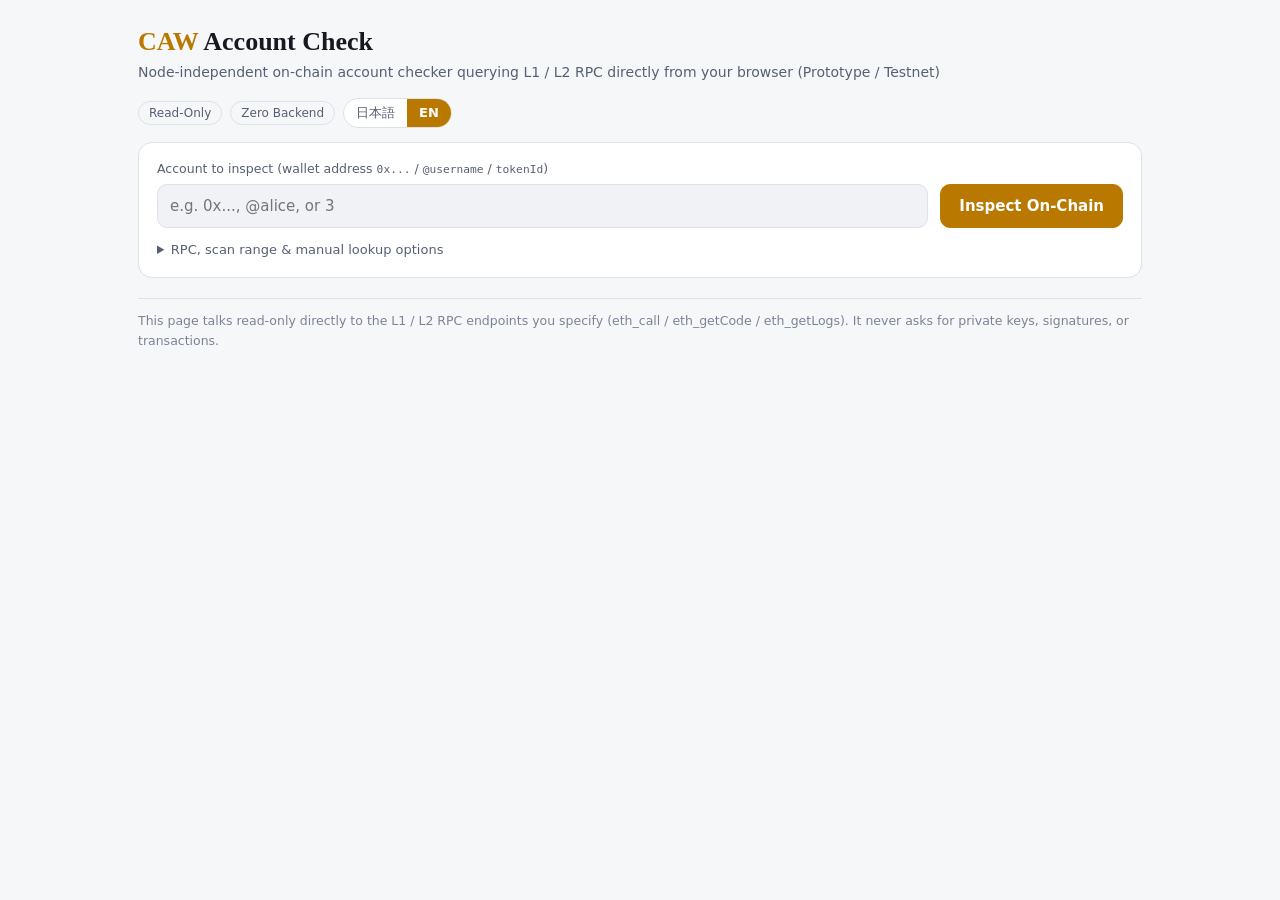
==== index.html @ 425d69a5 "feat: initial read-only CAW Account Check prototype" ====
<!doctype html>
<html lang="ja">
<head>
  <meta charset="utf-8">
  <meta name="viewport" content="width=device-width,initial-scale=1">
  <title>CAW Account Check</title>
  <meta name="description" content="Check CAW V2 wallet delegation, allowances, L1/L2 profile balances, session keys, and marketplace claims directly via RPC without relying on node APIs.">
  <meta http-equiv="Content-Security-Policy" content="default-src 'none'; script-src 'unsafe-inline'; style-src 'unsafe-inline'; connect-src https: http:; img-src 'self' data:; base-uri 'none';">
  <style>
:root {
  --bg: #0f1014;
  --surface: #171920;
  --surface2: #1e2129;
  --line: #2a2e38;
  --fg: #eceef3;
  --mute: #9aa1b2;
  --faint: #6b7283;
  --accent: #f2b134;
  --accent-ink: #1a1405;
  --link: #7cc8ff;
  --ok: #5fd08a;
  --warn: #f0c14b;
  --bad: #ef6f8f;
}
@media (prefers-color-scheme: light) {
  :root {
    --bg: #f6f7f9;
    --surface: #ffffff;
    --surface2: #f0f2f5;
    --line: #dde1e8;
    --fg: #161922;
    --mute: #566074;
    --faint: #7a8497;
    --accent: #b97800;
    --accent-ink: #ffffff;
    --link: #0b6aa8;
    --ok: #1f8f4e;
    --warn: #9a7300;
    --bad: #c23a63;
  }
}

* { box-sizing: border-box; }
body {
  margin: 0;
  background: var(--bg);
  color: var(--fg);
  font: 15px/1.6 system-ui, -apple-system, "Hiragino Sans", "Noto Sans JP", sans-serif;
}
code, .mono {
  font-family: ui-monospace, SFMono-Regular, Menlo, Consolas, monospace;
  font-size: 0.9em;
}
.wrap { max-width: 1040px; margin: 0 auto; padding: 0 18px 40px; }

.top {
  padding: 26px 0 14px;
  display: flex;
  justify-content: space-between;
  align-items: flex-start;
  gap: 14px;
  flex-wrap: wrap;
}
.brand h1 { margin: 0; font: 700 26px/1.2 Georgia, serif; }
.brand h1 span { color: var(--accent); }
.brand p { margin: 4px 0 0; color: var(--mute); font-size: 14px; }
.badges { display: flex; gap: 8px; flex-wrap: wrap; align-items: center; }
.seg {
  display: inline-flex;
  border: 1px solid var(--line);
  border-radius: 999px;
  overflow: hidden;
  background: var(--surface);
}
.seg button {
  all: unset;
  cursor: pointer;
  padding: 4px 12px;
  font-size: 13px;
  color: var(--mute);
  box-sizing: border-box;
}
.seg button[aria-pressed="true"] {
  background: var(--accent);
  color: var(--accent-ink);
  font-weight: 600;
}
.seg button:focus-visible { outline: 2px solid var(--link); outline-offset: 2px; }
.pill {
  display: inline-block;
  font-size: 12px;
  line-height: 1.4;
  border: 1px solid var(--line);
  border-radius: 12px;
  padding: 3px 10px;
  color: var(--mute);
  max-width: 100%;
  overflow-wrap: anywhere;
}
.pill.ok { border-color: color-mix(in srgb, var(--ok) 45%, transparent); color: var(--ok); }
.pill.warn { border-color: color-mix(in srgb, var(--warn) 50%, transparent); color: var(--warn); }
.pill.bad { border-color: color-mix(in srgb, var(--bad) 50%, transparent); color: var(--bad); }

.card {
  background: var(--surface);
  border: 1px solid var(--line);
  border-radius: 14px;
  padding: 16px 18px;
  margin-bottom: 16px;
}

.input-row { display: flex; gap: 12px; align-items: flex-end; flex-wrap: wrap; }
.grow { flex: 1 1 320px; }
.action-col { flex: 0 0 auto; }
.field { display: flex; flex-direction: column; gap: 5px; }
.field label { font-size: 12.5px; color: var(--mute); }
.field input, .field select {
  background: var(--surface2);
  color: var(--fg);
  border: 1px solid var(--line);
  border-radius: 10px;
  padding: 9px 12px;
  font: inherit;
  width: 100%;
}
.field input:focus, .field select:focus { outline: 2px solid var(--link); outline-offset: 1px; }

.btn {
  border: 1px solid var(--line);
  border-radius: 10px;
  padding: 9px 18px;
  font: inherit;
  font-weight: 600;
  cursor: pointer;
  background: var(--surface2);
  color: var(--fg);
}
.btn.primary { background: var(--accent); border-color: var(--accent); color: var(--accent-ink); }
.btn:disabled { opacity: 0.6; cursor: wait; }

details.advanced { margin-top: 12px; }
details.advanced summary { cursor: pointer; color: var(--mute); font-size: 13px; user-select: none; }
.adv-grid {
  margin-top: 12px;
  display: grid;
  grid-template-columns: repeat(auto-fit, minmax(260px, 1fr));
  gap: 12px;
}

.status-bar { margin-top: 12px; font-size: 13px; color: var(--mute); }
.error-box {
  margin-top: 12px;
  padding: 10px 12px;
  border-radius: 10px;
  border: 1px solid color-mix(in srgb, var(--bad) 50%, transparent);
  background: color-mix(in srgb, var(--bad) 10%, transparent);
  color: var(--bad);
  font-size: 13.5px;
}

.sec-head {
  display: flex;
  justify-content: space-between;
  align-items: baseline;
  gap: 8px;
  flex-wrap: wrap;
  margin-bottom: 12px;
  border-bottom: 1px solid var(--line);
  padding-bottom: 8px;
}
.sec-head h2 { margin: 0; font-size: 17px; }
.sec-sub { color: var(--faint); font-size: 12.5px; }

.kv-grid {
  display: grid;
  grid-template-columns: repeat(auto-fit, minmax(240px, 1fr));
  gap: 10px;
}
.kv-box {
  background: var(--surface2);
  border: 1px solid var(--line);
  border-radius: 10px;
  padding: 10px 12px;
}
.kv-k { font-size: 12px; color: var(--mute); margin-bottom: 3px; }
.kv-v { font-size: 14px; font-weight: 600; overflow-wrap: anywhere; }
.note-line { color: var(--mute); font-size: 13px; margin: 8px 0 0; }
.sec-guide {
  background: var(--surface2);
  border-left: 3px solid var(--accent);
  padding: 8px 12px;
  border-radius: 0 8px 8px 0;
  color: var(--mute);
  font-size: 13px;
  margin-bottom: 12px;
}
.sum-grid {
  display: grid;
  grid-template-columns: repeat(auto-fit, minmax(220px, 1fr));
  gap: 10px;
}
.sum-card {
  background: var(--surface2);
  border: 1px solid var(--line);
  border-radius: 12px;
  padding: 12px 13px;
}
.sum-card.ok { border-color: color-mix(in srgb, var(--ok) 45%, transparent); }
.sum-card.warn { border-color: color-mix(in srgb, var(--warn) 55%, transparent); }
.sum-card.bad { border-color: color-mix(in srgb, var(--bad) 55%, transparent); }
.sum-title { font-size: 12px; color: var(--mute); margin-bottom: 4px; }
.sum-status { font-size: 14px; font-weight: 700; margin-bottom: 4px; }
.sum-desc { font-size: 12.5px; color: var(--mute); line-height: 1.5; }
.hint-sub { display: block; font-size: 11.5px; color: var(--faint); font-weight: 400; margin-top: 2px; }

.tbl-wrap { overflow-x: auto; margin-top: 10px; }
table { width: 100%; border-collapse: collapse; font-size: 13.5px; }
th, td { text-align: left; padding: 8px 10px; border-bottom: 1px solid var(--line); vertical-align: top; }
th { color: var(--mute); font-weight: 600; font-size: 12px; white-space: nowrap; }
td.mono { word-break: break-all; min-width: 150px; }
td.nowrap { white-space: nowrap; }
tr:last-child td { border-bottom: 0; }
.empty { color: var(--faint); font-size: 13.5px; margin: 4px 0; }

footer {
  margin-top: 20px;
  padding-top: 12px;
  border-top: 1px solid var(--line);
  color: var(--faint);
  font-size: 12.5px;
}
  </style>
</head>
<body>
  <div class="wrap">
    <header class="top">
      <div class="brand">
        <h1><span>CAW</span> Account Check</h1>
        <p data-i18n="subtitle"></p>
      </div>
      <div class="badges">
        <span class="pill" data-i18n="pill_readonly"></span>
        <span class="pill" data-i18n="pill_zerobackend"></span>
        <div class="seg" id="langseg" role="group" aria-label="Language">
          <button type="button" data-lang="ja">日本語</button>
          <button type="button" data-lang="en">EN</button>
        </div>
      </div>
    </header>

    <section class="card query-card">
      <form id="inspect-form">
        <div class="input-row">
          <div class="field grow">
            <label for="target-input"><span data-i18n="target_label_prefix"></span><code>0x...</code><span data-i18n="target_label_mid"></span><code>@username</code><span data-i18n="target_label_mid"></span><code>tokenId</code><span data-i18n="target_label_suffix"></span></label>
            <input id="target-input" type="text" data-i18n-placeholder="target_placeholder" autocomplete="off" spellcheck="false" required>
          </div>
          <div class="field action-col">
            <button id="inspect-btn" type="submit" class="btn primary" data-i18n="btn_inspect"></button>
          </div>
        </div>

        <details class="advanced">
          <summary data-i18n="adv_summary"></summary>
          <div class="adv-grid">
            <div class="field">
              <label for="l1-rpc" data-i18n="lbl_l1_rpc"></label>
              <input id="l1-rpc" type="url" spellcheck="false">
            </div>
            <div class="field">
              <label for="l2-rpc" data-i18n="lbl_l2_rpc"></label>
              <input id="l2-rpc" type="url" spellcheck="false">
            </div>
            <div class="field">
              <label for="network-id" data-i18n="lbl_network_id"></label>
              <input id="network-id" type="number" min="1" step="1" value="1">
            </div>
            <div class="field">
              <label for="log-blocks" data-i18n="lbl_log_blocks"></label>
              <select id="log-blocks">
                <option value="20000" data-i18n="opt_20k"></option>
                <option value="100000" selected data-i18n="opt_100k"></option>
                <option value="500000" data-i18n="opt_500k"></option>
                <option value="1500000" data-i18n="opt_1500k"></option>
                <option value="0" data-i18n="opt_0"></option>
              </select>
            </div>
            <div class="field">
              <label for="extra-session-keys" data-i18n="lbl_extra_sessions"></label>
              <input id="extra-session-keys" type="text" placeholder="0x..., 0x..." spellcheck="false">
            </div>
            <div class="field">
              <label for="extra-spenders" data-i18n="lbl_extra_spenders"></label>
              <input id="extra-spenders" type="text" placeholder="0x..." spellcheck="false">
            </div>
          </div>
        </details>
      </form>

      <div id="status-bar" class="status-bar" hidden></div>
      <div id="error-box" class="error-box" hidden></div>
    </section>

    <main id="results" hidden>
      <section class="meta-strip card" id="resolved-card"></section>

      <section class="card">
        <div class="sec-head">
          <h2 data-i18n="h_summary"></h2>
          <span class="sec-sub" data-i18n="sub_summary"></span>
        </div>
        <div id="health-summary"></div>
      </section>

      <section class="card">
        <div class="sec-head">
          <h2 data-i18n="h_sec1"></h2>
          <span class="sec-sub" data-i18n="sub_sec1"></span>
        </div>
        <div id="security-section"></div>
      </section>

      <section class="card">
        <div class="sec-head">
          <h2 data-i18n="h_sec2"></h2>
          <span class="sec-sub" data-i18n="sub_sec2"></span>
        </div>
        <div id="profiles-section"></div>
      </section>

      <section class="card">
        <div class="sec-head">
          <h2 data-i18n="h_sec3"></h2>
          <span class="sec-sub" data-i18n="sub_sec3"></span>
        </div>
        <div id="sessions-section"></div>
      </section>

      <section class="card">
        <div class="sec-head">
          <h2 data-i18n="h_sec4"></h2>
          <span class="sec-sub" data-i18n="sub_sec4"></span>
        </div>
        <div id="marketplace-section"></div>
      </section>

      <section class="card">
        <div class="sec-head">
          <h2 data-i18n="h_transp"></h2>
          <span class="sec-sub" data-i18n="sub_transp"></span>
        </div>
        <div id="transparency-section"></div>
      </section>
    </main>

    <footer>
      <span data-i18n="footer_note"></span>
    </footer>
  </div>

  <script>
(() => {
'use strict';

// --- lib/contracts.js ---
// Contract addresses, selectors, and event topic0 hashes derived from
// GilgameshCaw/Caw solidity/contracts/ (MIT) & client/src/abi/deployments.ts (commit 97cd13f3).

const NETWORK_PRESETS = {
  testnet: {
    id: 'testnet',
    label: 'Testnet (Sepolia + Base Sepolia / Network 1)',
    networkId: 1,
    l1ChainId: 11155111,
    l1ChainName: 'Ethereum Sepolia',
    l1DefaultRpc: 'https://ethereum-sepolia-rpc.publicnode.com',
    l2ChainId: 84532,
    l2ChainName: 'Base Sepolia',
    l2DefaultRpc: 'https://base-sepolia-rpc.publicnode.com',
    contracts: {
      L1: {
        MintableCaw: '0x56817dc696448135203C0556f702c6a953260411',
        CawProfile: '0x3BA577936Ff6Cfe07DC2D00e6669436C6Dace319',
        CawProfileMinter: '0x5613353c6B6F55fBc82487D36a5316A2cAdE7Ee0',
        CawProfileLens: '0xFfFEF4bD46C222aa566CF1F17e7F47c1eDDE225b',
        CawProfileMarketplace: '0x858F60fC71bAfBdC6Ba170aCC7dc8974F6270CBD',
        SmartEOA: '0x918082aB668D7661bCe65C3CAAF047648f7D4271',
      },
      L2: {
        CawProfileLedger: '0x93593A023629EB84B389770d76A81C5f982F02a9',
        CawActions: '0x73246104f57001EDC6d0659Fa37Afb672a76E763',
        CawActionsERC1271: '0x78AB5d7be8Ba2BC722f58B862c16Ee77fEcbCF74',
        SmartEOA: '0x918082aB668D7661bCe65C3CAAF047648f7D4271',
      },
    },
  },
};

const SELECTORS = {
  // CawProfileLens (L1)
  tokens: '0xe4860339',                   // tokens(address)
  tokenByUsername: '0x1b65956b',          // tokenByUsername(string)
  profilesWithNetworkState: '0x1807339f', // profilesWithNetworkState(address,uint32)
  // CawProfile / CawProfileLedger
  ownerOf: '0x6352211e',                  // ownerOf(uint256)
  // ERC-20 (CAW)
  allowance: '0xdd62ed3e',                // allowance(address,address)
  balanceOf: '0x70a08231',                // balanceOf(address)
  decimals: '0x313ce567',                 // decimals()
  symbol: '0x95d89b41',                   // symbol()
  // CawProfileLedger (L2)
  cawBalanceOf: '0x3d3bfa27',             // cawBalanceOf(uint32)
  validSession: '0x9223d272',             // validSession(address,address)
  sponsorRepay: '0x2d2ab58c',             // sponsorRepay(uint32)
  ownerSessionEpoch: '0xf8f4d9c7',        // ownerSessionEpoch(address)
  sessionNonce: '0x6d0ae046',             // sessionNonce(address)
  // CawActions (L2)
  sessionSpent: '0x9119fc84',             // sessionSpent(address,address)
  networkActionCount: '0xbe17131d',       // networkActionCount(uint32)
  // CawProfileMarketplace (L1)
  pendingPayouts: '0x784712f2',           // pendingPayouts(address)
  pendingTokenPayouts: '0x806ce79d',      // pendingTokenPayouts(address,address)
  pendingReturns: '0xb15039ab',           // pendingReturns(address,uint256)
  offers: '0x8a72ea6a',                   // offers(uint256)
  listings: '0xde74e57b',                 // listings(uint256)
  nextOfferId: '0x5f5d0655',              // nextOfferId()
  nextListingId: '0xaaccf1ec',            // nextListingId()
  // SmartEOA
  managementNonceOf: '0x233c627f',        // managementNonceOf()
  executeNonceOf: '0x687cda31',           // executeNonceOf()
};

const TOPICS = {
  // CawProfileLedger
  SessionCreated: '0x81ab30c0cb637e6d75e0599eaa9ebf9e5e44a09fa0c220869b565d29b6acf6d1',
  SessionRevoked: '0x9a20fd73f3c4985be44f081964b55d63f69ed94995474740c82bfbff9d6ab5c4',
  // SmartEOA
  PasskeyAdded: '0x4814a9e3e779038db777441d565e4c633c050a88074907f9551c347973161fa8',
  PasskeyActivated: '0x93970bc2c79658685b7a84437d122acea8d6029ff9d5a5b434c7c6f3438f56b4',
  PasskeyRemoved: '0x6478f30699d78c25aec768184c69105e8f3606c825c91ca4511e96ae6a4e4e1f',
  PasskeyCancelled: '0x398d120d53fc8d67df3ccac15da5e07fdc8f2697f4494ac74f47567192c6b821',
  EcdsaFallbackRotated: '0x13fbce01645c5624635c2b7e65bf7cd8e64267c2d60dafa9b8ad4e4ca2c22ffe',
};

// Solidity enum ActionType { CAW, LIKE, UNLIKE, RECAW, FOLLOW, UNFOLLOW, WITHDRAW, OTHER }
const ACTION_SCOPE_NAMES = [
  'CAW',
  'LIKE',
  'UNLIKE',
  'RECAW',
  'FOLLOW',
  'UNFOLLOW',
  'WITHDRAW',
  'OTHER',
];

const LISTING_TYPES = ['FIXED', 'DUTCH_AUCTION', 'ENGLISH_AUCTION'];

const ZERO_ADDRESS = '0x0000000000000000000000000000000000000000';
const MAX_UINT256 = (1n << 256n) - 1n;

// --- lib/abi.js ---
// Minimal dependency-free ABI encoder/decoder and hex formatting helpers.
const utf8Encoder = new TextEncoder();
const utf8Decoder = new TextDecoder();

function strip0x(hex) {
  return typeof hex === 'string' && (hex.startsWith('0x') || hex.startsWith('0X'))
    ? hex.slice(2)
    : String(hex || '');
}

function isValidAddress(addr) {
  return typeof addr === 'string' && /^0x[0-9a-fA-F]{40}$/i.test(addr.trim());
}

function normalizeAddress(addr) {
  if (!isValidAddress(addr)) {
    throw new Error(`Invalid address: ${addr}`);
  }
  return '0x' + addr.trim().slice(2).toLowerCase();
}

function padAddress(addr) {
  return normalizeAddress(addr).slice(2).padStart(64, '0');
}

function padUint(value) {
  const n = typeof value === 'bigint' ? value : BigInt(value);
  if (n < 0n) throw new Error('Negative uint not supported');
  return n.toString(16).padStart(64, '0');
}

function encodeAddressArgCall(selector, address) {
  return selector + padAddress(address);
}

function encodeUintArgCall(selector, value) {
  return selector + padUint(value);
}

function encodeAddressAddressCall(selector, a, b) {
  return selector + padAddress(a) + padAddress(b);
}

function encodeAddressUintCall(selector, addr, num) {
  return selector + padAddress(addr) + padUint(num);
}

function encodeStringArgCall(selector, str) {
  const bytes = utf8Encoder.encode(str);
  const offset = padUint(32);
  const len = padUint(bytes.length);
  let hex = '';
  for (const b of bytes) hex += b.toString(16).padStart(2, '0');
  const rem = bytes.length % 32;
  if (rem !== 0) hex += '00'.repeat(32 - rem);
  return selector + offset + len + hex;
}

function readWordHex(rawHex, byteOffset) {
  const start = byteOffset * 2;
  if (start + 64 > rawHex.length) {
    throw new Error(`ABI out of bounds at byte ${byteOffset} (len=${rawHex.length / 2})`);
  }
  return rawHex.slice(start, start + 64);
}

function readUint(rawHex, byteOffset) {
  return BigInt('0x' + readWordHex(rawHex, byteOffset));
}

function readBool(rawHex, byteOffset) {
  return readUint(rawHex, byteOffset) !== 0n;
}

function readAddress(rawHex, byteOffset) {
  return '0x' + readWordHex(rawHex, byteOffset).slice(24).toLowerCase();
}

function readDynamicString(rawHex, structBaseByteOffset, offsetSlotByteOffset) {
  const relOffset = Number(readUint(rawHex, offsetSlotByteOffset));
  const strStart = structBaseByteOffset + relOffset;
  const byteLen = Number(readUint(rawHex, strStart));
  const hexStart = (strStart + 32) * 2;
  const hexEnd = hexStart + byteLen * 2;
  if (hexEnd > rawHex.length) {
    throw new Error(`ABI string out of bounds (need ${hexEnd}, got ${rawHex.length})`);
  }
  const bytes = new Uint8Array(byteLen);
  for (let i = 0; i < byteLen; i++) {
    bytes[i] = parseInt(rawHex.slice(hexStart + i * 2, hexStart + i * 2 + 2), 16);
  }
  return utf8Decoder.decode(bytes);
}

function decodeSingleUint(hexResult) {
  const raw = strip0x(hexResult);
  if (raw.length < 64) return 0n;
  return readUint(raw, 0);
}

function decodeSingleAddress(hexResult) {
  const raw = strip0x(hexResult);
  if (raw.length < 64) return null;
  return readAddress(raw, 0);
}

function decodeSingleString(hexResult) {
  const raw = strip0x(hexResult);
  if (raw.length < 128) return '';
  return readDynamicString(raw, 0, 0);
}

// Decodes CawProfileLens.tokenByUsername(string) -> struct Token
function decodeLensToken(hexResult) {
  const raw = strip0x(hexResult);
  if (raw.length < 64) throw new Error('Empty tokenByUsername response');
  const structStart = Number(readUint(raw, 0));
  return {
    tokenId: Number(readUint(raw, structStart)),
    username: readDynamicString(raw, structStart, structStart + 32),
    owner: readAddress(raw, structStart + 64),
    ownerBalance: readUint(raw, structStart + 96),
    withdrawable: readUint(raw, structStart + 128),
  };
}

// Decodes CawProfileLens.profilesWithNetworkState(address,uint32) -> TokenWithNetworkState[]
function decodeProfilesWithNetworkState(hexResult) {
  const raw = strip0x(hexResult);
  if (raw.length < 128) return [];
  const arrayStart = Number(readUint(raw, 0));
  const count = Number(readUint(raw, arrayStart));
  const elemsBase = arrayStart + 32;
  const items = [];
  for (let i = 0; i < count; i++) {
    const relOffset = Number(readUint(raw, elemsBase + i * 32));
    const s = elemsBase + relOffset;
    items.push({
      tokenId: Number(readUint(raw, s)),
      username: readDynamicString(raw, s, s + 32),
      owner: readAddress(raw, s + 64),
      ownerBalance: readUint(raw, s + 96),
      withdrawable: readUint(raw, s + 128),
      authenticated: readBool(raw, s + 160),
      withdrawFeeLocked: readBool(raw, s + 192),
      lockedWithdrawFee: readUint(raw, s + 224),
    });
  }
  return items;
}

// Decodes CawProfileLedger.validSession(address,address) -> StoredSession
function decodeStoredSession(hexResult) {
  const raw = strip0x(hexResult);
  if (raw.length < 384) {
    throw new Error('Invalid StoredSession response length');
  }
  return {
    expiry: Number(readUint(raw, 0)),
    scopeBitmap: Number(readUint(raw, 32)),
    epoch: Number(readUint(raw, 64)),
    perActionTipRate: readUint(raw, 96),
    profileId: Number(readUint(raw, 128)),
    spendLimit: readUint(raw, 160),
  };
}

// Decodes CawProfileMarketplace.offers(uint256)
function decodeOffer(hexResult) {
  const raw = strip0x(hexResult);
  if (raw.length < 384) throw new Error('Invalid Offer response length');
  return {
    offerer: readAddress(raw, 0),
    tokenId: Number(readUint(raw, 32)),
    paymentToken: readAddress(raw, 64),
    amount: readUint(raw, 96),
    expiry: Number(readUint(raw, 128)),
    active: readBool(raw, 160),
  };
}

// Decodes CawProfileMarketplace.listings(uint256)
function decodeListing(hexResult) {
  const raw = strip0x(hexResult);
  if (raw.length < 704) throw new Error('Invalid Listing response length');
  const typeIdx = Number(readUint(raw, 96));
  return {
    tokenId: Number(readUint(raw, 0)),
    seller: readAddress(raw, 32),
    paymentToken: readAddress(raw, 64),
    listingType: LISTING_TYPES[typeIdx] ?? `UNKNOWN(${typeIdx})`,
    startPrice: readUint(raw, 128),
    endPrice: readUint(raw, 160),
    startTime: Number(readUint(raw, 192)),
    endTime: Number(readUint(raw, 224)),
    highestBid: readUint(raw, 256),
    highestBidder: readAddress(raw, 288),
    active: readBool(raw, 320),
  };
}

function decodeScopeBitmap(bitmap) {
  const allowed = [];
  for (let bit = 0; bit < ACTION_SCOPE_NAMES.length; bit++) {
    if ((bitmap & (1 << bit)) !== 0) {
      allowed.push(ACTION_SCOPE_NAMES[bit]);
    }
  }
  return allowed;
}

// EIP-7702 delegation indicator: 0xef0100 || 20-byte delegate address (total 23 bytes = 46 hex chars)
function parseEip7702Code(codeHex) {
  const clean = strip0x(codeHex).toLowerCase();
  if (!clean) return { delegated: false, delegate: null, codeBytes: 0, isEoa: true };
  if (clean.length === 46 && clean.startsWith('ef0100')) {
    return {
      delegated: true,
      delegate: '0x' + clean.slice(6),
      codeBytes: 23,
      isEoa: false,
    };
  }
  return {
    delegated: false,
    delegate: null,
    codeBytes: clean.length / 2,
    isEoa: false,
  };
}

function formatUnits(value, decimals = 18, maxFrac = 4) {
  const v = typeof value === 'bigint' ? value : BigInt(value);
  if (v === 0n) return '0';
  const neg = v < 0n;
  const abs = neg ? -v : v;
  const base = 10n ** BigInt(decimals);
  const whole = abs / base;
  const frac = abs % base;
  const wholeStr = whole.toString().replace(/\B(?=(\d{3})+(?!\d))/g, ',');
  if (frac === 0n || maxFrac <= 0) return (neg ? '-' : '') + wholeStr;
  const fracFull = frac.toString().padStart(decimals, '0').slice(0, maxFrac).replace(/0+$/, '');
  return (neg ? '-' : '') + (fracFull ? `${wholeStr}.${fracFull}` : wholeStr);
}

function formatAllowance(value, decimals = 18) {
  const v = typeof value === 'bigint' ? value : BigInt(value);
  if (v >= MAX_UINT256 / 2n) {
    return { text: '無制限', sub: 'Unlimited (MaxUint256)', unlimited: true };
  }
  if (v === 0n) {
    return { text: '0 (承認なし)', sub: null, unlimited: false };
  }
  return { text: `${formatUnits(v, decimals)} CAW`, sub: null, unlimited: false };
}

function shortAddr(addr) {
  if (!addr || addr.length < 12) return String(addr || '');
  return `${addr.slice(0, 8)}...${addr.slice(-6)}`;
}

// --- lib/rpc.js ---
// Minimal JSON-RPC client with chainId verification and adaptive chunked eth_getLogs.

class RpcError extends Error {
  constructor(message, { code, status } = {}) {
    super(message);
    this.name = 'RpcError';
    this.code = code;
    this.status = status;
  }
}

function createRpcClient(url, { expectedChainId, timeoutMs = 12_000, fetchImpl = globalThis.fetch } = {}) {
  if (!url || (!url.startsWith('https://') && !url.startsWith('http://'))) {
    throw new Error('RPC URL must start with https:// or http://');
  }
  let nextId = 1;
  let chainVerified = false;

  async function callRaw(method, params = []) {
    const controller = new AbortController();
    const timer = setTimeout(() => controller.abort(), timeoutMs);
    try {
      const res = await fetchImpl(url, {
        method: 'POST',
        headers: { 'content-type': 'application/json' },
        body: JSON.stringify({ jsonrpc: '2.0', id: nextId++, method, params }),
        signal: controller.signal,
      });
      if (!res.ok) {
        const txt = await res.text().catch(() => '');
        throw new RpcError(`HTTP ${res.status} from RPC: ${txt.slice(0, 140)}`, { status: res.status });
      }
      const data = await res.json();
      if (data?.error) {
        throw new RpcError(`RPC error (${data.error.code ?? 'unknown'}): ${data.error.message ?? 'unknown'}`, {
          code: data.error.code,
        });
      }
      return data.result;
    } finally {
      clearTimeout(timer);
    }
  }

  async function ensureChainId() {
    if (chainVerified || !expectedChainId) return;
    const hexId = await callRaw('eth_chainId');
    const actual = Number(BigInt(hexId));
    if (actual !== expectedChainId) {
      throw new RpcError(`RPC chainId mismatch: expected ${expectedChainId}, got ${actual}`);
    }
    chainVerified = true;
  }

  async function getBlockNumber() {
    await ensureChainId();
    const hex = await callRaw('eth_blockNumber');
    return Number(BigInt(hex));
  }

  async function getCode(address) {
    await ensureChainId();
    return callRaw('eth_getCode', [address, 'latest']);
  }

  async function ethCall(to, data) {
    await ensureChainId();
    return callRaw('eth_call', [{ to, data }, 'latest']);
  }

  function isRangeLimitError(err) {
    if (err?.status === 413) return true;
    const msg = String(err?.message || '').toLowerCase();
    return (
      msg.includes('range') ||
      msg.includes('too large') ||
      msg.includes('exceed') ||
      msg.includes('limit') ||
      msg.includes('more than')
    );
  }

  // Scans [fromBlock, toBlock] newest-first with adaptive chunk shrinking on RPC range caps.
  async function getLogsChunked({ address, topics, fromBlock, toBlock, initialChunk = 45_000, minChunk = 200, maxChunks = 40 }) {
    await ensureChainId();
    const logs = [];
    let cursor = Math.max(0, toBlock);
    const floor = Math.max(0, fromBlock);
    let chunk = Math.max(minChunk, initialChunk);
    let chunksUsed = 0;
    let truncated = false;

    while (cursor >= floor) {
      if (chunksUsed >= maxChunks) {
        truncated = true;
        break;
      }
      const start = Math.max(floor, cursor - chunk + 1);
      try {
        const res = await callRaw('eth_getLogs', [{
          address,
          topics,
          fromBlock: '0x' + start.toString(16),
          toBlock: '0x' + cursor.toString(16),
        }]);
        if (Array.isArray(res)) logs.push(...res);
        cursor = start - 1;
        chunksUsed++;
      } catch (err) {
        if (isRangeLimitError(err) && chunk > minChunk) {
          chunk = Math.max(minChunk, Math.floor(chunk / 4));
          continue;
        }
        throw err;
      }
    }

    // Sort chronologically (blockNumber, logIndex)
    logs.sort((a, b) => {
      const ba = Number(BigInt(a.blockNumber || '0x0'));
      const bb = Number(BigInt(b.blockNumber || '0x0'));
      if (ba !== bb) return ba - bb;
      return Number(BigInt(a.logIndex || '0x0')) - Number(BigInt(b.logIndex || '0x0'));
    });

    return {
      logs,
      scannedFrom: Math.max(floor, cursor + 1),
      scannedTo: toBlock,
      chunksUsed,
      truncated,
    };
  }

  return {
    url,
    callRaw,
    ensureChainId,
    getBlockNumber,
    getCode,
    ethCall,
    getLogsChunked,
  };
}

// --- lib/rescue.js ---
// Read-only rescue inspection logic built strictly over L1 & L2 JSON-RPC calls.
async function resolveTarget(l1Rpc, rawInput, contractsL1) {
  const trimmed = String(rawInput || '').trim();
  if (!trimmed) {
    throw new Error('ウォレットアドレス、@username、または tokenId を入力してください');
  }

  if (isValidAddress(trimmed)) {
    return {
      address: normalizeAddress(trimmed),
      resolvedVia: 'address',
      tokenId: null,
      username: null,
    };
  }

  const tokenMatch = trimmed.match(/^#?(\d+)$/);
  if (tokenMatch) {
    const tokenId = Number(tokenMatch[1]);
    if (!Number.isInteger(tokenId) || tokenId <= 0) {
      throw new Error('tokenId は 1 以上の整数を指定してください');
    }
    const res = await l1Rpc.ethCall(
      contractsL1.CawProfile,
      encodeUintArgCall(SELECTORS.ownerOf, tokenId),
    );
    const owner = decodeSingleAddress(res);
    if (!owner || owner === ZERO_ADDRESS) {
      throw new Error(`tokenId #${tokenId} のオーナーが見つかりませんでした`);
    }
    return {
      address: owner,
      resolvedVia: 'tokenId',
      tokenId,
      username: null,
    };
  }

  const username = trimmed.replace(/^@/, '').toLowerCase();
  const res = await l1Rpc.ethCall(
    contractsL1.CawProfileLens,
    encodeStringArgCall(SELECTORS.tokenByUsername, username),
  );
  const token = decodeLensToken(res);
  if (!token.tokenId || token.owner === ZERO_ADDRESS) {
    throw new Error(`@${username} に該当するプロフィールが L1 で見つかりませんでした`);
  }
  return {
    address: token.owner,
    resolvedVia: 'username',
    tokenId: token.tokenId,
    username: token.username || username,
  };
}

function summarizeSmartEoaLogs(logs) {
  const passkeys = new Map(); // pubkeyHash -> { status, validFrom, blockNumber }
  let lastFallback = null;

  for (const log of logs) {
    const topic0 = (log.topics?.[0] || '').toLowerCase();
    const blockNumber = Number(BigInt(log.blockNumber || '0x0'));
    if (topic0 === TOPICS.PasskeyAdded) {
      const hash = (log.topics?.[1] || '').toLowerCase();
      const validFrom = log.data && log.data !== '0x' ? Number(BigInt(log.data)) : 0;
      passkeys.set(hash, { status: 'pending', validFrom, blockNumber });
    } else if (topic0 === TOPICS.PasskeyActivated) {
      const hash = (log.topics?.[1] || '').toLowerCase();
      const prev = passkeys.get(hash) || {};
      passkeys.set(hash, { ...prev, status: 'active', validFrom: 0, blockNumber });
    } else if (topic0 === TOPICS.PasskeyRemoved) {
      const hash = (log.topics?.[1] || '').toLowerCase();
      passkeys.set(hash, { status: 'removed', validFrom: 0, blockNumber });
    } else if (topic0 === TOPICS.PasskeyCancelled) {
      const hash = (log.topics?.[1] || '').toLowerCase();
      passkeys.set(hash, { status: 'cancelled', validFrom: 0, blockNumber });
    } else if (topic0 === TOPICS.EcdsaFallbackRotated) {
      const t1 = log.topics?.[1];
      if (t1 && t1.length >= 42) {
        lastFallback = '0x' + t1.slice(-40).toLowerCase();
      }
    }
  }

  return {
    passkeys: Array.from(passkeys.entries()).map(([hash, info]) => ({ hash, ...info })),
    lastFallback,
  };
}

async function inspectChainDelegation(rpc, address, expectedSmartEoa, lookbackBlocks) {
  const [blockNumber, codeHex] = await Promise.all([
    rpc.getBlockNumber(),
    rpc.getCode(address),
  ]);
  const parsed = parseEip7702Code(codeHex);
  const expected = normalizeAddress(expectedSmartEoa);
  const matchesOfficial = parsed.delegated && parsed.delegate === expected;

  let managementNonce = null;
  let executeNonce = null;
  let eventSummary = null;
  let logError = null;
  let logTruncated = false;

  if (parsed.delegated) {
    const [mRes, eRes] = await Promise.all([
      rpc.ethCall(address, SELECTORS.managementNonceOf).catch(() => null),
      rpc.ethCall(address, SELECTORS.executeNonceOf).catch(() => null),
    ]);
    if (mRes && strip0x(mRes).length >= 64) managementNonce = Number(decodeSingleUint(mRes));
    if (eRes && strip0x(eRes).length >= 64) executeNonce = Number(decodeSingleUint(eRes));

    if (lookbackBlocks > 0) {
      try {
        const res = await rpc.getLogsChunked({
          address,
          topics: [[
            TOPICS.PasskeyAdded,
            TOPICS.PasskeyActivated,
            TOPICS.PasskeyRemoved,
            TOPICS.PasskeyCancelled,
            TOPICS.EcdsaFallbackRotated,
          ]],
          fromBlock: Math.max(0, blockNumber - lookbackBlocks),
          toBlock: blockNumber,
        });
        eventSummary = summarizeSmartEoaLogs(res.logs);
        logTruncated = res.truncated;
      } catch (err) {
        logError = err?.message || String(err);
      }
    }
  }

  return {
    blockNumber,
    ...parsed,
    expectedSmartEoa: expected,
    matchesOfficial,
    managementNonce,
    executeNonce,
    eventSummary,
    logError,
    logTruncated,
  };
}

async function inspectAccountSecurity(l1Rpc, l2Rpc, owner, contracts, { lookbackBlocks = 50_000, extraSpenders = [] } = {}) {
  const [l1Delegation, l2Delegation, cawBalanceHex, decimalsHex, symbolHex] = await Promise.all([
    inspectChainDelegation(l1Rpc, owner, contracts.L1.SmartEOA, lookbackBlocks),
    inspectChainDelegation(l2Rpc, owner, contracts.L2.SmartEOA, lookbackBlocks),
    l1Rpc.ethCall(contracts.L1.MintableCaw, encodeAddressArgCall(SELECTORS.balanceOf, owner)),
    l1Rpc.ethCall(contracts.L1.MintableCaw, SELECTORS.decimals).catch(() => '0x12'),
    l1Rpc.ethCall(contracts.L1.MintableCaw, SELECTORS.symbol).catch(() => ''),
  ]);

  const spenders = [
    { label: 'CawProfileMinter', address: normalizeAddress(contracts.L1.CawProfileMinter) },
    { label: 'CawProfile', address: normalizeAddress(contracts.L1.CawProfile) },
    { label: 'CawProfileMarketplace', address: normalizeAddress(contracts.L1.CawProfileMarketplace) },
  ];
  for (const s of extraSpenders) {
    if (isValidAddress(s)) {
      const norm = normalizeAddress(s);
      if (!spenders.some(x => x.address === norm)) {
        spenders.push({ label: 'Custom Spender', address: norm });
      }
    }
  }

  const allowances = await Promise.all(
    spenders.map(async s => {
      const hex = await l1Rpc.ethCall(
        contracts.L1.MintableCaw,
        encodeAddressAddressCall(SELECTORS.allowance, owner, s.address),
      );
      const amount = decodeSingleUint(hex);
      return {
        ...s,
        amount,
        unlimited: amount >= MAX_UINT256 / 2n,
      };
    }),
  );

  return {
    l1Delegation,
    l2Delegation,
    caw: {
      address: normalizeAddress(contracts.L1.MintableCaw),
      symbol: decodeSingleString(symbolHex) || 'CAW',
      decimals: Number(decodeSingleUint(decimalsHex) || 18n),
      walletBalance: decodeSingleUint(cawBalanceHex),
    },
    allowances,
  };
}

async function inspectProfiles(l1Rpc, l2Rpc, owner, networkId, contracts) {
  const hex = await l1Rpc.ethCall(
    contracts.L1.CawProfileLens,
    encodeAddressUintCall(SELECTORS.profilesWithNetworkState, owner, networkId),
  );
  const profiles = decodeProfilesWithNetworkState(hex);

  const enriched = await Promise.all(
    profiles.map(async p => {
      const [l2BalHex, l2OwnerHex, sponsorRepayHex] = await Promise.all([
        l2Rpc.ethCall(contracts.L2.CawProfileLedger, encodeUintArgCall(SELECTORS.cawBalanceOf, p.tokenId)),
        l2Rpc.ethCall(contracts.L2.CawProfileLedger, encodeUintArgCall(SELECTORS.ownerOf, p.tokenId)).catch(() => null),
        l2Rpc.ethCall(contracts.L2.CawProfileLedger, encodeUintArgCall(SELECTORS.sponsorRepay, p.tokenId)).catch(() => '0x0'),
      ]);
      const l2Owner = l2OwnerHex ? decodeSingleAddress(l2OwnerHex) : null;
      return {
        ...p,
        l2Balance: decodeSingleUint(l2BalHex),
        l2Owner,
        ownerSynced: l2Owner !== null && l2Owner === p.owner,
        sponsorRepay: decodeSingleUint(sponsorRepayHex),
      };
    }),
  );

  return enriched;
}

async function inspectSessions(l2Rpc, owner, l2BlockNumber, contracts, { lookbackBlocks = 100_000, extraSessionKeys = [], nowSec = Math.floor(Date.now() / 1000) } = {}) {
  const [epochHex, nonceHex] = await Promise.all([
    l2Rpc.ethCall(contracts.L2.CawProfileLedger, encodeAddressArgCall(SELECTORS.ownerSessionEpoch, owner)),
    l2Rpc.ethCall(contracts.L2.CawProfileLedger, encodeAddressArgCall(SELECTORS.sessionNonce, owner)),
  ]);

  const ownerTopic = '0x' + padAddress(owner);
  const historyMap = new Map(); // sessionKey -> { createdAtBlock, revokedAtBlock }
  let logError = null;
  let logTruncated = false;

  if (lookbackBlocks > 0) {
    try {
      const res = await l2Rpc.getLogsChunked({
        address: contracts.L2.CawProfileLedger,
        topics: [[TOPICS.SessionCreated, TOPICS.SessionRevoked], ownerTopic],
        fromBlock: Math.max(0, l2BlockNumber - lookbackBlocks),
        toBlock: l2BlockNumber,
      });
      logTruncated = res.truncated;
      for (const log of res.logs) {
        const t0 = (log.topics?.[0] || '').toLowerCase();
        const t2 = log.topics?.[2];
        if (!t2 || t2.length < 42) continue;
        const key = '0x' + t2.slice(-40).toLowerCase();
        const block = Number(BigInt(log.blockNumber || '0x0'));
        const cur = historyMap.get(key) || { createdAtBlock: null, revokedAtBlock: null };
        if (t0 === TOPICS.SessionCreated) cur.createdAtBlock = block;
        if (t0 === TOPICS.SessionRevoked) cur.revokedAtBlock = block;
        historyMap.set(key, cur);
      }
    } catch (err) {
      logError = err?.message || String(err);
    }
  }

  for (const rawKey of extraSessionKeys) {
    if (isValidAddress(rawKey)) {
      const k = normalizeAddress(rawKey);
      if (!historyMap.has(k)) {
        historyMap.set(k, { createdAtBlock: null, revokedAtBlock: null, manual: true });
      }
    }
  }

  const keys = Array.from(historyMap.keys());
  const sessions = await Promise.all(
    keys.map(async sessionKey => {
      const [validHex, spentHex] = await Promise.all([
        l2Rpc.ethCall(contracts.L2.CawProfileLedger, encodeAddressAddressCall(SELECTORS.validSession, owner, sessionKey)),
        l2Rpc.ethCall(contracts.L2.CawActions, encodeAddressAddressCall(SELECTORS.sessionSpent, owner, sessionKey)),
      ]);
      const stored = decodeStoredSession(validHex);
      const spent = decodeSingleUint(spentHex);
      const hist = historyMap.get(sessionKey);

      let status = 'inactive';
      if (stored.expiry === 0) {
        status = hist?.revokedAtBlock ? 'revoked' : hist?.createdAtBlock ? 'invalidated' : 'not_found';
      } else if (stored.expiry <= nowSec) {
        status = 'expired';
      } else {
        status = 'active';
      }

      return {
        sessionKey,
        status,
        ...stored,
        scopes: decodeScopeBitmap(stored.scopeBitmap),
        spent,
        history: hist,
      };
    }),
  );

  sessions.sort((a, b) => {
    const rank = s => (s === 'active' ? 0 : s === 'expired' ? 1 : 2);
    return rank(a.status) - rank(b.status) || b.expiry - a.expiry;
  });

  return {
    ownerSessionEpoch: Number(decodeSingleUint(epochHex)),
    sessionNonce: Number(decodeSingleUint(nonceHex)),
    sessions,
    logError,
    logTruncated,
  };
}

async function inspectMarketplace(l1Rpc, owner, contracts, { maxScanIds = 150, nowSec = Math.floor(Date.now() / 1000) } = {}) {
  const mp = contracts.L1.CawProfileMarketplace;
  const [ethPayoutHex, cawPayoutHex, nextOfferHex, nextListingHex] = await Promise.all([
    l1Rpc.ethCall(mp, encodeAddressArgCall(SELECTORS.pendingPayouts, owner)),
    l1Rpc.ethCall(mp, encodeAddressAddressCall(SELECTORS.pendingTokenPayouts, owner, contracts.L1.MintableCaw)),
    l1Rpc.ethCall(mp, SELECTORS.nextOfferId),
    l1Rpc.ethCall(mp, SELECTORS.nextListingId),
  ]);

  const nextOfferId = Number(decodeSingleUint(nextOfferHex));
  const nextListingId = Number(decodeSingleUint(nextListingHex));

  const offerStart = Math.max(1, nextOfferId - maxScanIds);
  const offerIds = [];
  for (let id = offerStart; id < nextOfferId; id++) offerIds.push(id);

  const listingStart = Math.max(1, nextListingId - maxScanIds);
  const listingIds = [];
  for (let id = listingStart; id < nextListingId; id++) listingIds.push(id);

  const [offerRows, listingRows] = await Promise.all([
    Promise.all(
      offerIds.map(async id => {
        const hex = await l1Rpc.ethCall(mp, encodeUintArgCall(SELECTORS.offers, id));
        const o = decodeOffer(hex);
        return { offerId: id, ...o, expired: o.expiry > 0 && o.expiry <= nowSec };
      }),
    ),
    Promise.all(
      listingIds.map(async id => {
        const [listHex, retHex] = await Promise.all([
          l1Rpc.ethCall(mp, encodeUintArgCall(SELECTORS.listings, id)),
          l1Rpc.ethCall(mp, encodeAddressUintCall(SELECTORS.pendingReturns, owner, id)),
        ]);
        const l = decodeListing(listHex);
        return {
          listingId: id,
          ...l,
          pendingReturn: decodeSingleUint(retHex),
        };
      }),
    ),
  ]);

  return {
    pendingEthPayout: decodeSingleUint(ethPayoutHex),
    pendingCawPayout: decodeSingleUint(cawPayoutHex),
    nextOfferId,
    nextListingId,
    offerScanTruncated: offerStart > 1,
    listingScanTruncated: listingStart > 1,
    myActiveOffers: offerRows.filter(o => o.active && o.offerer === owner),
    myActiveListings: listingRows.filter(l => l.active && l.seller === owner),
    refundableBids: listingRows.filter(l => l.pendingReturn > 0n),
  };
}

// --- lib/i18n.js ---
// Bilingual UI dictionary (Japanese / English) matching caw-node-portal's toggle style.

const I18N = {
  ja: {
    subtitle: 'ノード API を使わず、L1 / L2 RPC へ直接照会してウォレット・権限・残高・未回収分を点検するツール（試作版 / Testnet）',
    pill_readonly: 'Read-Only',
    pill_zerobackend: 'Zero Backend',
    target_label_prefix: '対象アカウント（ウォレットアドレス ',
    target_label_mid: ' / ',
    target_label_suffix: '）',
    target_placeholder: '例: 0x... または @alice または 3',
    btn_inspect: 'オンチェーン照会',
    adv_summary: 'RPC・走査範囲・手動確認オプション',
    lbl_l1_rpc: 'L1 RPC URL (Ethereum Sepolia / chainId 11155111)',
    lbl_l2_rpc: 'L2 RPC URL (Base Sepolia / chainId 84532)',
    lbl_network_id: 'Network ID',
    lbl_log_blocks: 'イベント遡りブロック数（Session / Passkey）',
    opt_20k: '直近 20,000 ブロック（軽量）',
    opt_100k: '直近 100,000 ブロック（L2 約5.5時間）',
    opt_500k: '直近 500,000 ブロック（L2 約1日強）',
    opt_1500k: '直近 1,500,000 ブロック（L2 約3.5日）',
    opt_0: 'ログ走査しない（RPC負荷最小）',
    lbl_extra_sessions: '追加で確認したい Session Key（カンマ区切り・任意）',
    lbl_extra_spenders: '追加で確認したい ERC-20 Spender（カンマ区切り・任意）',
    status_querying: 'L1 / L2 RPC へ照会中...',
    status_fetching: 'オーナーアドレス {addr} の L1 / L2 状態を取得中...',
    err_prefix: '照会エラー: ',
    h_summary: 'ひと目チェック（アカウント健全性サマリー）',
    sub_summary: '初めて見る場合はまずこの5項目だけ確認してください',
    h_sec1: '1. アカウント・権限セキュリティ（L1 / L2）',
    sub_sec1: 'EIP-7702 委任先 / SmartEOA Passkey 履歴 / CAW Approve',
    h_sec2: '2. 保有プロフィール ＆ L1 / L2 残高突合',
    sub_sec2: 'CawProfileLens (L1) ＋ CawProfileLedger (L2)',
    h_sec3: '3. L2 セッション鍵（Quick Sign）',
    sub_sec3: '有効期限・許可スコープ・使用枠',
    h_sec4: '4. Marketplace 未回収資金・入札返金・オファー（L1）',
    sub_sec4: 'CawProfileMarketplace 直接照会（表示のみ）',
    h_transp: '参照コントラクト・透明性情報',
    sub_transp: 'コミット 97cd13f3（testnet 定義）',
    footer_note: 'このページはブラウザから指定された L1 / L2 RPC へ直接読み取り専用（eth_call / eth_getCode / eth_getLogs）で通信します。秘密鍵や署名要求・資金回収操作は一切行いません。',
    // Dynamic summary
    sum1_title: '1. ウォレット委任 (EIP-7702)',
    sum1_eoa_st: '良好：通常のウォレット',
    sum1_eoa_desc: 'L1 / L2 ともに外部コントラクトへの委任設定はありません。',
    sum1_ok_st: '良好：CAW 公式 SmartEOA',
    sum1_ok_desc: 'Passkey 等に使う CAW 公式の SmartEOA へ正しく委任されています。',
    sum1_warn_st: '要確認：CAW 以外の委任あり',
    sum1_warn_desc: 'MetaMask 等のスマートアカウント機能でも設定されます。下の委任先アドレスに見覚えがあるか確認してください。',
    sum2_title: '2. トークン引き落とし許可',
    sum2_none_st: '良好：承認残高なし',
    sum2_none_desc: 'どのコントラクトにも CAW の自動引き落とし許可は残っていません。',
    sum2_unlim_st: '注意：無制限の許可が {n} 件',
    sum2_unlim_desc: '公式の登録・売買コントラクトでは通常利用時に設定されることがありますが、使わない場合は別ツール等で 0 に戻せます。',
    sum2_part_st: '一部あり ({n} 件・上限付き)',
    sum2_part_desc: '上限額付きで許可されています。見覚えのない Spender が無いか確認してください。',
    sum3_title: '3. プロフィール L1/L2 同期',
    sum3_empty_st: '保有プロフィールなし',
    sum3_empty_desc: 'このウォレットが L1 で所有する CAW プロフィール NFT はありません。',
    sum3_ok_st: '良好：全 {n} 件が一致',
    sum3_ok_desc_w: 'L1/L2 の所有者情報は一致。うち {w} 件に L1 出金可能額があります。',
    sum3_ok_desc: 'L1 と L2 の所有者情報がすべて一致しています。',
    sum3_warn_st: '同期待ち：{u} 件にズレ',
    sum3_warn_desc: 'L1 での売買・譲渡直後は L2 反映に時間がかかるため一時的にズレることがあります。',
    sum4_title: '4. L2 セッション鍵 (Quick Sign)',
    sum4_skip_st: '一部未走査',
    sum4_skip_err: 'ログ取得に失敗したため、手動入力した鍵のみ確認しました。',
    sum4_skip_off: 'ログ走査がオフです。必要なら詳細設定から範囲を選んでください。',
    sum4_ok_st: '良好：有効な鍵なし',
    sum4_ok_desc: '直近 {b} ブロック内で有効なセッション鍵は見つかりませんでした。',
    sum4_warn_st: '使用中：有効な鍵が {n} 件',
    sum4_warn_desc: '自分の端末で使っている鍵なら問題ありません。古い端末や心当たりのない鍵は無効化対象です。',
    sum5_title: '5. Marketplace 未回収資金',
    sum5_warn_st: '回収対象あり ({parts})',
    sum5_warn_desc: '下の「4. Marketplace」に状態を確認できる残高・オファーがあります（※この画面は表示専用です）。',
    sum5_ok_st: '良好：取り残し資金なし',
    sum5_ok_desc: '未請求の売却益・入札返金・期限切れオファーは見つかりませんでした。',
    part_payout: '未請求の売上',
    part_bids: '入札返金 {n} 件',
    part_offers: '期限切れオファー {n} 件',
    // Resolved card
    via_address: 'ウォレットアドレスを直接入力',
    via_username: '@{u} から L1 所有者を逆引き',
    via_tokenId: 'tokenId #{id} から L1 所有者を逆引き',
    res_owner: '照会中のウォレットアドレス',
    res_via: '解決方法: ',
    res_l1_desc: '主に NFT 本体・CAW 残高・Marketplace を管轄',
    res_l2_desc: 'Network ID: {nid}（投稿・日常利用残高・Quick Sign）',
    // Section 1
    del_eoa: '未委任（通常の EOA）',
    del_eoa_desc: 'スマートアカウント機能は付いていない通常のウォレット状態です。',
    del_off: 'CAW 公式 SmartEOA へ委任済み',
    del_off_desc: 'Passkey 等に対応する CAW 公式コントラクトへ委任されています。',
    del_other: 'CAW SmartEOA 以外へ委任中（要確認）',
    del_other_desc: 'CAW 公式 SmartEOA 以外のコントラクトへ委任されています（MetaMask 等のスマートアカウント機能でも設定されます）。心当たりがあるか確認してください。',
    del_contract: 'コントラクトアドレス ({b} bytes)',
    del_contract_desc: '通常の個人ウォレット（EOA）ではなく、Safe 等のスマートコントラクトウォレットです。',
    del_nonces: '管理操作回数 (managementNonce): {m} / 実行回数 (executeNonce): {e}',
    del_passkeys: '直近ログ観測: Passkey 有効={a} / 待機中={p}',
    del_fallback: ' / 直近 Fallback={f}',
    del_trunc: ' (※走査上限で打ち切り)',
    del_log_err: 'Passkey ログ取得エラー: ',
    l1_del_lbl: 'L1 EIP-7702 委任状態',
    l2_del_lbl: 'L2 EIP-7702 委任状態',
    sec_guide: 'ウォレットが意図しないコントラクトへ委任（EIP-7702）されていないか、またウォレット内の {sym} を動かせる許可（Approve）がどこに残っているかを確認します。',
    l1_caw_bal: 'L1 ウォレット内の {sym} 残高',
    l1_caw_desc: 'L2 に預ける前の、あなた自身の L1 ウォレットにある残高です。',
    th_spender: 'Approve 対象',
    th_contract: 'コントラクトアドレス',
    th_allowance: '現在の許可額 (Allowance)',
    th_meaning: '意味・健全性の目安',
    allow_unlim: '無制限',
    allow_unlim_sub: 'Unlimited (MaxUint256)',
    allow_zero: '0 (承認なし)',
    mean_custom_pos: '手動指定アドレスに許可あり（信頼先か確認）',
    mean_custom_zero: '許可なし（安全）',
    mean_off_unlim: 'CAW 公式契約（ミントや出品時に自動で無制限設定されることがありますが、不要なら 0 に戻せます）',
    mean_off_pos: 'CAW 公式契約に対する上限付き許可',
    mean_off_zero: '許可なし（引き落とし不可）',
    // Section 2
    prof_guide_empty: 'L1 のプロフィール NFT と L2 上の投稿用残高の整合性を確認します。',
    prof_empty: 'L1 でこのアドレスが所有するプロフィール NFT は見つかりませんでした。',
    prof_guide: 'L1（NFT 所有権・出金窓口）と L2（投稿用の預け入れ残高）が正しく噛み合っているかを表示します。通常時は「認証済み」「L1/L2 一致」「未ロック」が健全な状態です。',
    sync_ok: 'L1/L2 一致（正常）',
    sync_warn: 'ズレあり (L2: {addr})',
    unreflected: '未反映',
    auth_ok: '認証済み（投稿可）',
    auth_no: '未認証',
    lock_on: '{amt} {sym} ロック中',
    lock_off: '未ロック（通常）',
    l2_bal_sub: '投稿・チップに使える残高',
    w_avail: 'L1 で出金対象額あり（操作は L1 側で実行）',
    w_none: '引き出し待機分なし',
    repay_none: '0（返済なし）',
    th_prof: 'プロフィール',
    th_auth: 'Network Auth',
    th_auth_sub: '投稿参加状態',
    th_sync: '所有権同期',
    th_sync_sub: 'L1 と L2 の名義一致',
    th_l2bal: 'L2 残高',
    th_l2bal_sub: 'アプリ内残高',
    th_wdraw: 'L1 出金可能額',
    th_wdraw_sub: 'withdrawable',
    th_lock: '出金手数料ロック',
    th_lock_sub: '通常は未ロック',
    th_repay: 'Sponsor 返済残',
    th_repay_sub: '0 なら完済/通常',
    // Section 3
    sess_guide: 'Quick Sign 用の「一時セッション鍵」の一覧です。セッション鍵は投稿やいいね等を代理署名できますが、L1 からの資産引き出し（WITHDRAW）はできません。',
    sess_counter_note: 'ownerSessionEpoch: {ep}（所有権移転時に古い鍵を無効化する世代番号） / sessionNonce: {nc}（使い回し防止連番）は管理用カウンタであり、数字があること自体は正常です。',
    sess_trunc: '※ 走査ブロック上限に達したため、さらに過去のセッション履歴は含まれていません。',
    sess_log_err: 'SessionCreated ログ取得エラー: {err}（詳細欄に Session Key を直接入力すれば個別照会できます）',
    sess_empty: '走査範囲内でセッション鍵は見つかりませんでした（より古い鍵を調べたい場合は上の「イベント遡りブロック数」を広げるか Session Key を直接入力してください）。',
    st_active: '有効',
    st_active_note: 'この鍵で現在も代理投稿が可能。見覚えのない端末なら Revoke 対象。',
    st_expired: '期限切れ',
    st_expired_note: '期限を過ぎているため悪用できません。',
    st_revoked: 'Revoke 済み',
    st_revoked_note: 'すでに無効化済みで安全です。',
    st_invalid: '失効済み',
    st_invalid_note: '名義変更または無効化済みで使えません。',
    st_unreg: '未登録',
    st_unreg_note: 'このオーナーには登録されていません。',
    scope_all: '全保有プロフィール',
    scope_one: '#{id} 限定',
    limit_unlim: '無制限 (0)',
    th_s_state: '状態・意味',
    th_s_key: 'Session Key',
    th_s_exp: '有効期限',
    th_s_scope: '対象範囲',
    th_s_acts: '許可スコープ',
    th_s_spent: '利用済み / 上限',
    // Section 4
    mp_guide: 'ノード UI の不具合で見えなくなっていても、L1 Marketplace コントラクト上に「未引き出しの売上」「入札返金」「期限切れオファーの預け金」が残っていないかを確認します（状態表示専用です）。',
    mp_eth_pay: '未請求の売却益 (ETH)',
    mp_caw_pay: '未請求の売却益 ({sym})',
    mp_claimable: '（L1 側で引き出し可）',
    mp_total: '照会した L1 累計件数',
    mp_h_offers: '保留中オファー（自分が提出）',
    mp_no_offers: '保留中の自分のオファーはありません。',
    mp_h_bids: '返金可能な入札金（pendingReturns）',
    mp_no_bids: '返金待ちの入札金はありません。',
    mp_h_listings: '出品中リスティング',
    offer_exp: '期限切れ — 返金対象 (cancelOffer)',
    offer_act: '有効中（回答待ち）',
    bid_act: 'オークション進行中（競り負け返金あり）',
    bid_end: '終了済み — 返金対象 (withdrawBid)',
    th_oid: 'Offer ID',
    th_lid: 'Listing ID',
    th_tok: 'Token',
    th_dep: '預託額',
    th_exp: '有効期限',
    th_st: '状態',
    th_ref: '返金額',
    th_ltype: '種別',
    th_startp: '開始価格',
    th_hbid: '最高入札',
  },
  en: {
    subtitle: 'Node-independent on-chain account checker querying L1 / L2 RPC directly from your browser (Prototype / Testnet)',
    pill_readonly: 'Read-Only',
    pill_zerobackend: 'Zero Backend',
    target_label_prefix: 'Account to inspect (wallet address ',
    target_label_mid: ' / ',
    target_label_suffix: ')',
    target_placeholder: 'e.g. 0x..., @alice, or 3',
    btn_inspect: 'Inspect On-Chain',
    adv_summary: 'RPC, scan range & manual lookup options',
    lbl_l1_rpc: 'L1 RPC URL (Ethereum Sepolia / chainId 11155111)',
    lbl_l2_rpc: 'L2 RPC URL (Base Sepolia / chainId 84532)',
    lbl_network_id: 'Network ID',
    lbl_log_blocks: 'Event lookback blocks (Sessions / Passkeys)',
    opt_20k: 'Last 20,000 blocks (light)',
    opt_100k: 'Last 100,000 blocks (~5.5h on L2)',
    opt_500k: 'Last 500,000 blocks (~1.1 days on L2)',
    opt_1500k: 'Last 1,500,000 blocks (~3.5 days on L2)',
    opt_0: 'Skip log scan (minimal RPC calls)',
    lbl_extra_sessions: 'Additional Session Keys to check (comma-separated, optional)',
    lbl_extra_spenders: 'Additional ERC-20 Spenders to check (comma-separated, optional)',
    status_querying: 'Querying L1 / L2 RPC...',
    status_fetching: 'Fetching L1 / L2 on-chain state for {addr}...',
    err_prefix: 'Query error: ',
    h_summary: 'Quick Health Summary',
    sub_summary: 'Start with these 5 checks if this is your first time here',
    h_sec1: '1. Account & Permission Security (L1 / L2)',
    sub_sec1: 'EIP-7702 Delegation / SmartEOA Passkey Logs / CAW Allowances',
    h_sec2: '2. Owned Profiles & L1 / L2 Balance Sync',
    sub_sec2: 'CawProfileLens (L1) + CawProfileLedger (L2)',
    h_sec3: '3. L2 Session Keys (Quick Sign)',
    sub_sec3: 'Expiry, action scope, and spend caps',
    h_sec4: '4. Marketplace Unclaimed Funds, Refunds & Offers (L1)',
    sub_sec4: 'Direct CawProfileMarketplace check (display only)',
    h_transp: 'Contracts & Transparency',
    sub_transp: 'Commit 97cd13f3 (testnet addresses)',
    footer_note: 'This page talks read-only directly to the L1 / L2 RPC endpoints you specify (eth_call / eth_getCode / eth_getLogs). It never asks for private keys, signatures, or transactions.',
    // Dynamic summary
    sum1_title: '1. Wallet Delegation (EIP-7702)',
    sum1_eoa_st: 'Healthy: Standard EOA',
    sum1_eoa_desc: 'No external smart-account delegation is set on L1 or L2.',
    sum1_ok_st: 'Healthy: Official CAW SmartEOA',
    sum1_ok_desc: 'Delegated to the reference CAW SmartEOA contract (used for Passkeys, etc.).',
    sum1_warn_st: 'Check: Non-CAW Delegation',
    sum1_warn_desc: 'This can also appear when using MetaMask smart-account features. Verify that you recognize the delegate address below.',
    sum2_title: '2. Token Allowances (Approve)',
    sum2_none_st: 'Healthy: No Active Allowances',
    sum2_none_desc: 'No checked contract currently has permission to move CAW from this wallet.',
    sum2_unlim_st: 'Notice: {n} Unlimited Allowance(s)',
    sum2_unlim_desc: 'Official mint/marketplace flows often request unlimited approval. If unused, you can reset it to 0 via a wallet/contract tool.',
    sum2_part_st: 'Active ({n} capped allowance(s))',
    sum2_part_desc: 'Capped approvals exist. Make sure you recognize every listed spender.',
    sum3_title: '3. Profile L1/L2 Sync',
    sum3_empty_st: 'No Profiles Owned',
    sum3_empty_desc: 'This wallet currently owns no CAW profile NFTs on L1.',
    sum3_ok_st: 'Healthy: All {n} Synced',
    sum3_ok_desc_w: 'L1 and L2 owners match. {w} profile(s) have L1 withdrawable CAW.',
    sum3_ok_desc: 'L1 and L2 ownership match for all profiles.',
    sum3_warn_st: 'Sync Pending: {u} Mismatch(es)',
    sum3_warn_desc: 'Right after an L1 sale or transfer, L2 ownership updates can take a short while to arrive.',
    sum4_title: '4. L2 Session Keys (Quick Sign)',
    sum4_skip_st: 'Partially Scanned',
    sum4_skip_err: 'Log scan failed; only manually entered session keys were checked.',
    sum4_skip_off: 'Log scan is turned off. Pick a block range above to scan.',
    sum4_ok_st: 'Healthy: No Active Keys',
    sum4_ok_desc: 'No active session keys found in the last {b} blocks.',
    sum4_warn_st: 'Active: {n} Session Key(s)',
    sum4_warn_desc: 'Expected if you use Quick Sign on your device. Consider revoking keys from old or unrecognized devices.',
    sum5_title: '5. Marketplace Unclaimed Funds',
    sum5_warn_st: 'Claimable Items ({parts})',
    sum5_warn_desc: 'See Section 4 below for details (this page is read-only).',
    sum5_ok_st: 'Healthy: Nothing Left Unclaimed',
    sum5_ok_desc: 'No pending payouts, bid refunds, or expired offers found.',
    part_payout: 'unclaimed payouts',
    part_bids: '{n} bid refund(s)',
    part_offers: '{n} expired offer(s)',
    // Resolved card
    via_address: 'Direct wallet address',
    via_username: 'Resolved on L1 from @{u}',
    via_tokenId: 'Resolved on L1 from tokenId #{id}',
    res_owner: 'Resolved Owner Address',
    res_via: 'Lookup: ',
    res_l1_desc: 'Holds NFT ownership, CAW token balances & Marketplace',
    res_l2_desc: 'Network ID: {nid} (posts, action balances & Quick Sign)',
    // Section 1
    del_eoa: 'Not Delegated (Standard EOA)',
    del_eoa_desc: 'Plain wallet with no EIP-7702 smart-account code attached.',
    del_off: 'Delegated to Official CAW SmartEOA',
    del_off_desc: 'Points to the reference CAW SmartEOA implementation (Passkeys, etc.).',
    del_other: 'Delegated Elsewhere (Check Address)',
    del_other_desc: 'Delegated to a contract other than CAW SmartEOA (for example MetaMask smart-account delegation). Confirm you recognize this delegate.',
    del_contract: 'Contract Address ({b} bytes)',
    del_contract_desc: 'This address has smart contract code (e.g. Safe), not a plain EOA.',
    del_nonces: 'managementNonce: {m} / executeNonce: {e}',
    del_passkeys: 'Recent logs: Passkeys active={a} / pending={p}',
    del_fallback: ' / latest Fallback={f}',
    del_trunc: ' (truncated at scan cap)',
    del_log_err: 'Passkey log fetch failed: ',
    l1_del_lbl: 'L1 EIP-7702 Status',
    l2_del_lbl: 'L2 EIP-7702 Status',
    sec_guide: 'Checks whether the wallet is delegated to an unexpected contract (EIP-7702) and which contracts have ERC-20 allowance to spend {sym}.',
    l1_caw_bal: 'L1 Wallet {sym} Balance',
    l1_caw_desc: 'Liquid balance held directly in your L1 wallet (not deposited to L2).',
    th_spender: 'Spender',
    th_contract: 'Contract Address',
    th_allowance: 'Current Allowance',
    th_meaning: 'Meaning & Notes',
    allow_unlim: 'Unlimited',
    allow_unlim_sub: 'MaxUint256',
    allow_zero: '0 (None)',
    mean_custom_pos: 'Custom spender has allowance (verify trust)',
    mean_custom_zero: 'No allowance (safe)',
    mean_off_unlim: 'Official CAW contract (standard flows often set unlimited approval; can be reset to 0 when unused)',
    mean_off_pos: 'Capped allowance to an official CAW contract',
    mean_off_zero: 'No allowance (cannot pull tokens)',
    // Section 2
    prof_guide_empty: 'Compares L1 profile NFT ownership with L2 balances.',
    prof_empty: 'No CAW profile NFTs owned by this address on L1.',
    prof_guide: 'Compares L1 (NFT ownership & withdrawal queue) with L2 (usable balance for posts & tips). Normal steady state is Authenticated, L1/L2 Matched, and Unlocked.',
    sync_ok: 'L1/L2 Matched',
    sync_warn: 'Mismatch (L2: {addr})',
    unreflected: 'not synced yet',
    auth_ok: 'Authenticated',
    auth_no: 'Not Authenticated',
    lock_on: '{amt} {sym} Locked',
    lock_off: 'Unlocked (Normal)',
    l2_bal_sub: 'Available for posts & tips',
    w_avail: 'Ready to withdraw on L1 (claim via wallet/L1)',
    w_none: 'None queued',
    repay_none: '0 (None)',
    th_prof: 'Profile',
    th_auth: 'Network Auth',
    th_auth_sub: 'Can post on network',
    th_sync: 'Ownership Sync',
    th_sync_sub: 'L1 vs L2 owner match',
    th_l2bal: 'L2 Balance',
    th_l2bal_sub: 'In-app action balance',
    th_wdraw: 'L1 Withdrawable',
    th_wdraw_sub: 'withdrawable',
    th_lock: 'Withdraw Fee Lock',
    th_lock_sub: 'Normal is unlocked',
    th_repay: 'Sponsor Repay',
    th_repay_sub: '0 means repaid / none',
    // Section 3
    sess_guide: 'Temporary Quick Sign keys on L2. Session keys can sign posts/likes/etc., but can NEVER withdraw funds from L1 (WITHDRAW is blocked).',
    sess_counter_note: 'ownerSessionEpoch: {ep} (bumps on ownership transfer to invalidate old keys) / sessionNonce: {nc} (anti-replay counter) are normal protocol counters.',
    sess_trunc: 'Note: Log scan cap reached; older session events are not included.',
    sess_log_err: 'SessionCreated log fetch failed: {err} (you can still inspect specific keys manually above)',
    sess_empty: 'No session keys found in the scanned block window (widen the lookback range above or enter a Session Key manually).',
    st_active: 'Active',
    st_active_note: 'Can currently sign actions. Revoke if from an unrecognized or lost device.',
    st_expired: 'Expired',
    st_expired_note: 'Past expiry; can no longer be used.',
    st_revoked: 'Revoked',
    st_revoked_note: 'Already revoked on-chain.',
    st_invalid: 'Invalidated',
    st_invalid_note: 'Invalidated by ownership transfer or revocation.',
    st_unreg: 'Not Found',
    st_unreg_note: 'Not registered for this owner.',
    scope_all: 'All Owned Profiles',
    scope_one: 'Profile #{id} Only',
    limit_unlim: 'Unlimited (0)',
    th_s_state: 'Status & Meaning',
    th_s_key: 'Session Key',
    th_s_exp: 'Expiry',
    th_s_scope: 'Profile Scope',
    th_s_acts: 'Allowed Actions',
    th_s_spent: 'Spent / Limit',
    // Section 4
    mp_guide: 'Directly checks L1 CawProfileMarketplace for unclaimed sale proceeds, outbid auction refunds, or active/expired offers even if a node UI fails to show them (display only).',
    mp_eth_pay: 'Unclaimed Sale Proceeds (ETH)',
    mp_caw_pay: 'Unclaimed Sale Proceeds ({sym})',
    mp_claimable: '(claimable on L1)',
    mp_total: 'Scanned L1 Totals',
    mp_h_offers: 'Pending Offers (Submitted by Owner)',
    mp_no_offers: 'No active or uncancelled offers found for this address.',
    mp_h_bids: 'Refundable Auction Bids (pendingReturns)',
    mp_no_bids: 'No refundable auction bids found.',
    mp_h_listings: 'Active Listings',
    offer_exp: 'Expired — Refundable via cancelOffer',
    offer_act: 'Active (awaiting seller)',
    bid_act: 'Auction active (outbid refund available)',
    bid_end: 'Ended — Refundable via withdrawBid',
    th_oid: 'Offer ID',
    th_lid: 'Listing ID',
    th_tok: 'Token',
    th_dep: 'Escrowed Amount',
    th_exp: 'Expiry',
    th_st: 'Status',
    th_ref: 'Refundable',
    th_ltype: 'Type',
    th_startp: 'Start Price',
    th_hbid: 'Highest Bid',
  },
};

function formatI18n(lang, key, vars = {}) {
  const dict = I18N[lang] || I18N.ja;
  let str = dict[key] ?? I18N.ja[key] ?? key;
  for (const [k, v] of Object.entries(vars)) {
    str = str.replaceAll(`{${k}}`, String(v ?? ''));
  }
  return str;
}

// --- app.js ---
const preset = NETWORK_PRESETS.testnet;
const LANG_KEY = 'caw-account-check:lang';

let lang = (() => {
  try {
    const saved = localStorage.getItem(LANG_KEY);
    if (saved === 'ja' || saved === 'en') return saved;
  } catch {}
  return (typeof navigator !== 'undefined' && navigator.language?.toLowerCase().startsWith('ja'))
    ? 'ja'
    : 'en';
})();

let lastSnapshot = null;

const form = document.getElementById('inspect-form');
const targetInput = document.getElementById('target-input');
const l1RpcInput = document.getElementById('l1-rpc');
const l2RpcInput = document.getElementById('l2-rpc');
const networkIdInput = document.getElementById('network-id');
const logBlocksSelect = document.getElementById('log-blocks');
const extraSessionKeysInput = document.getElementById('extra-session-keys');
const extraSpendersInput = document.getElementById('extra-spenders');
const inspectBtn = document.getElementById('inspect-btn');
const statusBar = document.getElementById('status-bar');
const errorBox = document.getElementById('error-box');
const resultsEl = document.getElementById('results');
const langSeg = document.getElementById('langseg');

const resolvedCard = document.getElementById('resolved-card');
const healthSummary = document.getElementById('health-summary');
const securitySection = document.getElementById('security-section');
const profilesSection = document.getElementById('profiles-section');
const sessionsSection = document.getElementById('sessions-section');
const marketplaceSection = document.getElementById('marketplace-section');
const transparencySection = document.getElementById('transparency-section');

l1RpcInput.value = preset.l1DefaultRpc;
l2RpcInput.value = preset.l2DefaultRpc;

function t(key, vars) {
  return formatI18n(lang, key, vars);
}

function esc(str) {
  return String(str ?? '')
    .replace(/&/g, '&amp;')
    .replace(/</g, '&lt;')
    .replace(/>/g, '&gt;')
    .replace(/"/g, '&quot;')
    .replace(/'/g, '&#39;');
}

function pill(cls, text) {
  return `<span class="pill ${cls}">${esc(text)}</span>`;
}

function fmtTimestamp(sec) {
  if (!sec) return '-';
  const d = new Date(sec * 1000);
  return d.toLocaleString(lang === 'ja' ? 'ja-JP' : 'en-US');
}

function parseAddrList(raw) {
  return String(raw || '')
    .split(/[\s,]+/)
    .map(s => s.trim())
    .filter(Boolean);
}

function summarizeHealth(sec, profiles, sessData, mp, lookbackBlocks) {
  const cards = [];

  // 1. EIP-7702 delegation
  const d1 = sec.l1Delegation;
  const d2 = sec.l2Delegation;
  const anyDelegated = d1.delegated || d2.delegated;
  const anyNonOfficial = (d1.delegated && !d1.matchesOfficial) || (d2.delegated && !d2.matchesOfficial);
  if (!anyDelegated && d1.isEoa && d2.isEoa) {
    cards.push({ cls: 'ok', title: t('sum1_title'), status: t('sum1_eoa_st'), desc: t('sum1_eoa_desc') });
  } else if (anyDelegated && !anyNonOfficial) {
    cards.push({ cls: 'ok', title: t('sum1_title'), status: t('sum1_ok_st'), desc: t('sum1_ok_desc') });
  } else {
    cards.push({ cls: 'warn', title: t('sum1_title'), status: t('sum1_warn_st'), desc: t('sum1_warn_desc') });
  }

  // 2. Allowances
  const unlimitedCount = sec.allowances.filter(a => a.unlimited).length;
  const nonZeroCount = sec.allowances.filter(a => a.amount > 0n).length;
  if (nonZeroCount === 0) {
    cards.push({ cls: 'ok', title: t('sum2_title'), status: t('sum2_none_st'), desc: t('sum2_none_desc') });
  } else if (unlimitedCount > 0) {
    cards.push({ cls: 'warn', title: t('sum2_title'), status: t('sum2_unlim_st', { n: unlimitedCount }), desc: t('sum2_unlim_desc') });
  } else {
    cards.push({ cls: 'ok', title: t('sum2_title'), status: t('sum2_part_st', { n: nonZeroCount }), desc: t('sum2_part_desc') });
  }

  // 3. Profiles sync
  if (profiles.length === 0) {
    cards.push({ cls: 'ok', title: t('sum3_title'), status: t('sum3_empty_st'), desc: t('sum3_empty_desc') });
  } else {
    const unsynced = profiles.filter(p => !p.ownerSynced).length;
    const withdrawableCount = profiles.filter(p => p.withdrawable > 0n).length;
    if (unsynced === 0) {
      cards.push({
        cls: 'ok',
        title: t('sum3_title'),
        status: t('sum3_ok_st', { n: profiles.length }),
        desc: withdrawableCount > 0 ? t('sum3_ok_desc_w', { w: withdrawableCount }) : t('sum3_ok_desc'),
      });
    } else {
      cards.push({ cls: 'warn', title: t('sum3_title'), status: t('sum3_warn_st', { u: unsynced }), desc: t('sum3_warn_desc') });
    }
  }

  // 4. L2 Sessions
  const activeSessions = sessData.sessions.filter(s => s.status === 'active').length;
  if (lookbackBlocks === 0 || sessData.logError) {
    cards.push({
      cls: 'warn',
      title: t('sum4_title'),
      status: t('sum4_skip_st'),
      desc: sessData.logError ? t('sum4_skip_err') : t('sum4_skip_off'),
    });
  } else if (activeSessions === 0) {
    cards.push({ cls: 'ok', title: t('sum4_title'), status: t('sum4_ok_st'), desc: t('sum4_ok_desc', { b: lookbackBlocks.toLocaleString() }) });
  } else {
    cards.push({ cls: 'warn', title: t('sum4_title'), status: t('sum4_warn_st', { n: activeSessions }), desc: t('sum4_warn_desc') });
  }

  // 5. Marketplace funds
  const expiredOffers = mp.myActiveOffers.filter(o => o.expired).length;
  const hasFunds = mp.pendingEthPayout > 0n || mp.pendingCawPayout > 0n || mp.refundableBids.length > 0 || expiredOffers > 0;
  if (hasFunds) {
    const parts = [];
    if (mp.pendingEthPayout > 0n || mp.pendingCawPayout > 0n) parts.push(t('part_payout'));
    if (mp.refundableBids.length > 0) parts.push(t('part_bids', { n: mp.refundableBids.length }));
    if (expiredOffers > 0) parts.push(t('part_offers', { n: expiredOffers }));
    cards.push({
      cls: 'warn',
      title: t('sum5_title'),
      status: t('sum5_warn_st', { parts: parts.join(' / ') }),
      desc: t('sum5_warn_desc'),
    });
  } else {
    cards.push({ cls: 'ok', title: t('sum5_title'), status: t('sum5_ok_st'), desc: t('sum5_ok_desc') });
  }

  return cards;
}

function renderHealthSummary(cards) {
  healthSummary.innerHTML = `<div class="sum-grid">${cards.map(c => `
    <div class="sum-card ${esc(c.cls)}">
      <div class="sum-title">${esc(c.title)}</div>
      <div class="sum-status">${esc(c.status)}</div>
      <div class="sum-desc">${esc(c.desc)}</div>
    </div>
  `).join('')}</div>`;
}

function renderDelegationBox(chainLabel, d) {
  let badge = pill('ok', t('del_eoa'));
  let meaning = esc(t('del_eoa_desc'));
  if (d.delegated) {
    if (d.matchesOfficial) {
      badge = pill('ok', t('del_off'));
      meaning = `${esc(t('del_off_desc'))}<br>delegate: <span class="mono">${esc(d.delegate)}</span>`;
    } else {
      badge = pill('warn', t('del_other'));
      meaning = `${esc(t('del_other_desc'))}<br>delegate: <span class="mono">${esc(d.delegate)}</span>`;
    }
    if (d.managementNonce !== null || d.executeNonce !== null) {
      meaning += `<br>${esc(t('del_nonces', { m: d.managementNonce ?? '-', e: d.executeNonce ?? '-' }))}`;
    }
  } else if (!d.isEoa) {
    badge = pill('warn', t('del_contract', { b: d.codeBytes }));
    meaning = esc(t('del_contract_desc'));
  }

  let eventsHtml = '';
  if (d.eventSummary) {
    const activeCount = d.eventSummary.passkeys.filter(p => p.status === 'active').length;
    const pendingCount = d.eventSummary.passkeys.filter(p => p.status === 'pending').length;
    let txt = t('del_passkeys', { a: activeCount, p: pendingCount });
    if (d.eventSummary.lastFallback) txt += t('del_fallback', { f: shortAddr(d.eventSummary.lastFallback) });
    if (d.logTruncated) txt += t('del_trunc');
    eventsHtml = `<div class="note-line">${esc(txt)}</div>`;
  } else if (d.logError) {
    eventsHtml = `<div class="note-line">${esc(t('del_log_err') + d.logError)}</div>`;
  }

  return `
    <div class="kv-box">
      <div class="kv-k">${esc(chainLabel)} (block #${d.blockNumber.toLocaleString()})</div>
      <div class="kv-v">${badge}</div>
      <div class="note-line">${meaning}</div>
      ${eventsHtml}
    </div>
  `;
}

function renderResolved(target, l1Block, l2Block, networkId) {
  let viaText = t('via_address');
  if (target.resolvedVia === 'username') viaText = t('via_username', { u: target.username });
  if (target.resolvedVia === 'tokenId') viaText = t('via_tokenId', { id: target.tokenId });

  resolvedCard.innerHTML = `
    <div class="kv-grid">
      <div class="kv-box">
        <div class="kv-k">${esc(t('res_owner'))}</div>
        <div class="kv-v mono">${esc(target.address)}</div>
        <div class="note-line">${esc(t('res_via') + viaText)}</div>
      </div>
      <div class="kv-box">
        <div class="kv-k">L1 (${esc(preset.l1ChainName)})</div>
        <div class="kv-v">Block #${l1Block.toLocaleString()}</div>
        <div class="note-line">${esc(t('res_l1_desc'))}</div>
      </div>
      <div class="kv-box">
        <div class="kv-k">L2 (${esc(preset.l2ChainName)})</div>
        <div class="kv-v">Block #${l2Block.toLocaleString()}</div>
        <div class="note-line">${esc(t('res_l2_desc', { nid: networkId }))}</div>
      </div>
    </div>
  `;
}

function renderSecurity(sec) {
  const { decimals, symbol, walletBalance } = sec.caw;
  const rows = sec.allowances.map(a => {
    const fmt = formatAllowance(a.amount, decimals);
    const label = fmt.unlimited
      ? t('allow_unlim')
      : a.amount === 0n
        ? t('allow_zero')
        : `${formatUnits(a.amount, decimals)} ${symbol}`;
    const sub = fmt.unlimited ? t('allow_unlim_sub') : null;
    const badge = fmt.unlimited
      ? pill('warn', label)
      : a.amount > 0n
        ? pill('', label)
        : pill('ok', label);
    const meaning = a.label === 'Custom Spender'
      ? (a.amount > 0n ? t('mean_custom_pos') : t('mean_custom_zero'))
      : fmt.unlimited
        ? t('mean_off_unlim')
        : a.amount > 0n
          ? t('mean_off_pos')
          : t('mean_off_zero');
    return `
      <tr>
        <td>${esc(a.label)}</td>
        <td class="mono">${esc(a.address)}</td>
        <td class="nowrap">${badge}${sub ? `<span class="hint-sub">${esc(sub)}</span>` : ''}</td>
        <td>${esc(meaning)}</td>
      </tr>
    `;
  }).join('');

  securitySection.innerHTML = `
    <div class="sec-guide">${esc(t('sec_guide', { sym: symbol }))}</div>
    <div class="kv-grid">
      ${renderDelegationBox(t('l1_del_lbl'), sec.l1Delegation)}
      ${renderDelegationBox(t('l2_del_lbl'), sec.l2Delegation)}
      <div class="kv-box">
        <div class="kv-k">${esc(t('l1_caw_bal', { sym: symbol }))}</div>
        <div class="kv-v">${esc(formatUnits(walletBalance, decimals))} ${esc(symbol)}</div>
        <div class="note-line">${esc(t('l1_caw_desc'))}</div>
      </div>
    </div>
    <div class="tbl-wrap">
      <table>
        <thead>
          <tr><th>${esc(t('th_spender'))}</th><th>${esc(t('th_contract'))}</th><th>${esc(t('th_allowance'))}</th><th>${esc(t('th_meaning'))}</th></tr>
        </thead>
        <tbody>${rows}</tbody>
      </table>
    </div>
  `;
}

function renderProfiles(profiles, decimals, symbol) {
  if (profiles.length === 0) {
    profilesSection.innerHTML = `
      <div class="sec-guide">${esc(t('prof_guide_empty'))}</div>
      <p class="empty">${esc(t('prof_empty'))}</p>
    `;
    return;
  }
  const rows = profiles.map(p => {
    const syncBadge = p.ownerSynced
      ? pill('ok', t('sync_ok'))
      : pill('warn', t('sync_warn', { addr: p.l2Owner ? shortAddr(p.l2Owner) : t('unreflected') }));
    const authBadge = p.authenticated ? pill('ok', t('auth_ok')) : pill('', t('auth_no'));
    const feeLock = p.withdrawFeeLocked
      ? pill('warn', t('lock_on', { amt: formatUnits(p.lockedWithdrawFee, decimals), sym: symbol }))
      : pill('ok', t('lock_off'));
    return `
      <tr>
        <td>#${p.tokenId} <b>@${esc(p.username)}</b></td>
        <td>${authBadge}</td>
        <td>${syncBadge}</td>
        <td>${esc(formatUnits(p.l2Balance, decimals))} ${esc(symbol)}<span class="hint-sub">${esc(t('l2_bal_sub'))}</span></td>
        <td>${esc(formatUnits(p.withdrawable, decimals))} ${esc(symbol)}<span class="hint-sub">${esc(p.withdrawable > 0n ? t('w_avail') : t('w_none'))}</span></td>
        <td>${feeLock}</td>
        <td>${p.sponsorRepay > 0n ? `${esc(formatUnits(p.sponsorRepay, decimals))} ${esc(symbol)}` : esc(t('repay_none'))}</td>
      </tr>
    `;
  }).join('');

  profilesSection.innerHTML = `
    <div class="sec-guide">${esc(t('prof_guide'))}</div>
    <div class="tbl-wrap">
      <table>
        <thead>
          <tr>
            <th>${esc(t('th_prof'))}</th>
            <th>${esc(t('th_auth'))}<span class="hint-sub">${esc(t('th_auth_sub'))}</span></th>
            <th>${esc(t('th_sync'))}<span class="hint-sub">${esc(t('th_sync_sub'))}</span></th>
            <th>${esc(t('th_l2bal'))}<span class="hint-sub">${esc(t('th_l2bal_sub'))}</span></th>
            <th>${esc(t('th_wdraw'))}<span class="hint-sub">${esc(t('th_wdraw_sub'))}</span></th>
            <th>${esc(t('th_lock'))}<span class="hint-sub">${esc(t('th_lock_sub'))}</span></th>
            <th>${esc(t('th_repay'))}<span class="hint-sub">${esc(t('th_repay_sub'))}</span></th>
          </tr>
        </thead>
        <tbody>${rows}</tbody>
      </table>
    </div>
  `;
}

function renderSessions(sessData, _decimals, symbol) {
  const header = `
    <div class="sec-guide">
      ${esc(t('sess_guide'))}<br>
      ${esc(t('sess_counter_note', { ep: sessData.ownerSessionEpoch, nc: sessData.sessionNonce }))}${sessData.logTruncated ? `<br><b>${esc(t('sess_trunc'))}</b>` : ''}
    </div>
  `;
  const logErr = sessData.logError
    ? `<div class="error-box">${esc(t('sess_log_err', { err: sessData.logError }))}</div>`
    : '';

  if (sessData.sessions.length === 0) {
    sessionsSection.innerHTML = `${header}${logErr}<p class="empty">${esc(t('sess_empty'))}</p>`;
    return;
  }

  const statusMeta = s => {
    if (s === 'active') return { badge: pill('ok', t('st_active')), note: t('st_active_note') };
    if (s === 'expired') return { badge: pill('warn', t('st_expired')), note: t('st_expired_note') };
    if (s === 'revoked') return { badge: pill('', t('st_revoked')), note: t('st_revoked_note') };
    if (s === 'invalidated') return { badge: pill('', t('st_invalid')), note: t('st_invalid_note') };
    return { badge: pill('', t('st_unreg')), note: t('st_unreg_note') };
  };

  const rows = sessData.sessions.map(s => {
    const scope = s.scopes.length ? s.scopes.join(', ') : '-';
    const profileScope = s.profileId === 0 ? t('scope_all') : t('scope_one', { id: s.profileId });
    const spentStr = `${s.spent.toLocaleString()} / ${s.spendLimit === 0n ? t('limit_unlim') : s.spendLimit.toLocaleString()} ${symbol}`;
    const meta = statusMeta(s.status);
    return `
      <tr>
        <td>${meta.badge}<span class="hint-sub">${esc(meta.note)}</span></td>
        <td class="mono">${esc(s.sessionKey)}</td>
        <td>${esc(fmtTimestamp(s.expiry))}</td>
        <td>${esc(profileScope)}</td>
        <td>${esc(scope)}</td>
        <td>${esc(spentStr)}</td>
      </tr>
    `;
  }).join('');

  sessionsSection.innerHTML = `
    ${header}${logErr}
    <div class="tbl-wrap">
      <table>
        <thead>
          <tr>
            <th>${esc(t('th_s_state'))}</th>
            <th>${esc(t('th_s_key'))}</th>
            <th>${esc(t('th_s_exp'))}</th>
            <th>${esc(t('th_s_scope'))}</th>
            <th>${esc(t('th_s_acts'))}</th>
            <th>${esc(t('th_s_spent'))}</th>
          </tr>
        </thead>
        <tbody>${rows}</tbody>
      </table>
    </div>
  `;
}

function fmtPaymentAmount(amount, paymentToken, cawDecimals, cawSymbol) {
  if (paymentToken === ZERO_ADDRESS) {
    return `${formatUnits(amount, 18)} ETH`;
  }
  if (paymentToken.toLowerCase() === preset.contracts.L1.MintableCaw.toLowerCase()) {
    return `${formatUnits(amount, cawDecimals)} ${cawSymbol}`;
  }
  return `${formatUnits(amount, 18)} (${shortAddr(paymentToken)})`;
}

function renderMarketplace(mp, decimals, symbol) {
  const offersRows = mp.myActiveOffers.map(o => `
    <tr>
      <td>#${o.offerId}</td>
      <td>#${o.tokenId}</td>
      <td>${esc(fmtPaymentAmount(o.amount, o.paymentToken, decimals, symbol))}</td>
      <td>${esc(fmtTimestamp(o.expiry))}</td>
      <td>${o.expired ? pill('warn', t('offer_exp')) : pill('ok', t('offer_act'))}</td>
    </tr>
  `).join('');

  const bidRows = mp.refundableBids.map(b => `
    <tr>
      <td>#${b.listingId}</td>
      <td>#${b.tokenId}</td>
      <td>${esc(formatUnits(b.pendingReturn, 18))} ETH</td>
      <td>${b.active ? pill('warn', t('bid_act')) : pill('warn', t('bid_end'))}</td>
    </tr>
  `).join('');

  const listingRows = mp.myActiveListings.map(l => `
    <tr>
      <td>#${l.listingId}</td>
      <td>#${l.tokenId}</td>
      <td>${esc(l.listingType)}</td>
      <td>${esc(fmtPaymentAmount(l.startPrice, l.paymentToken, decimals, symbol))}</td>
      <td>${l.highestBid > 0n ? esc(fmtPaymentAmount(l.highestBid, l.paymentToken, decimals, symbol)) : '-'}</td>
    </tr>
  `).join('');

  marketplaceSection.innerHTML = `
    <div class="sec-guide">${esc(t('mp_guide'))}</div>
    <div class="kv-grid">
      <div class="kv-box">
        <div class="kv-k">${esc(t('mp_eth_pay'))}</div>
        <div class="kv-v">${mp.pendingEthPayout > 0n ? pill('warn', `${formatUnits(mp.pendingEthPayout, 18)} ETH ${t('mp_claimable')}`) : `${esc(formatUnits(mp.pendingEthPayout, 18))} ETH`}</div>
      </div>
      <div class="kv-box">
        <div class="kv-k">${esc(t('mp_caw_pay', { sym: symbol }))}</div>
        <div class="kv-v">${mp.pendingCawPayout > 0n ? pill('warn', `${formatUnits(mp.pendingCawPayout, decimals)} ${symbol} ${t('mp_claimable')}`) : `${esc(formatUnits(mp.pendingCawPayout, decimals))} ${esc(symbol)}`}</div>
      </div>
      <div class="kv-box">
        <div class="kv-k">${esc(t('mp_total'))}</div>
        <div class="kv-v">Offers: ${Math.max(0, mp.nextOfferId - 1)} / Listings: ${Math.max(0, mp.nextListingId - 1)}</div>
      </div>
    </div>
    ${offersRows ? `
      <h3>${esc(t('mp_h_offers'))}</h3>
      <div class="tbl-wrap"><table><thead><tr><th>${esc(t('th_oid'))}</th><th>${esc(t('th_tok'))}</th><th>${esc(t('th_dep'))}</th><th>${esc(t('th_exp'))}</th><th>${esc(t('th_st'))}</th></tr></thead><tbody>${offersRows}</tbody></table></div>
    ` : `<p class="empty">${esc(t('mp_no_offers'))}</p>`}
    ${bidRows ? `
      <h3>${esc(t('mp_h_bids'))}</h3>
      <div class="tbl-wrap"><table><thead><tr><th>${esc(t('th_lid'))}</th><th>${esc(t('th_tok'))}</th><th>${esc(t('th_ref'))}</th><th>${esc(t('th_st'))}</th></tr></thead><tbody>${bidRows}</tbody></table></div>
    ` : `<p class="empty">${esc(t('mp_no_bids'))}</p>`}
    ${listingRows ? `
      <h3>${esc(t('mp_h_listings'))}</h3>
      <div class="tbl-wrap"><table><thead><tr><th>${esc(t('th_lid'))}</th><th>${esc(t('th_tok'))}</th><th>${esc(t('th_ltype'))}</th><th>${esc(t('th_startp'))}</th><th>${esc(t('th_hbid'))}</th></tr></thead><tbody>${listingRows}</tbody></table></div>
    ` : ''}
  `;
}

function renderTransparency(l1Url, l2Url) {
  const rows = [
    ['L1 RPC', l1Url],
    ['L2 RPC', l2Url],
    ['L1 MintableCaw', preset.contracts.L1.MintableCaw],
    ['L1 CawProfile', preset.contracts.L1.CawProfile],
    ['L1 CawProfileLens', preset.contracts.L1.CawProfileLens],
    ['L1 CawProfileMinter', preset.contracts.L1.CawProfileMinter],
    ['L1 CawProfileMarketplace', preset.contracts.L1.CawProfileMarketplace],
    ['L1/L2 SmartEOA', preset.contracts.L1.SmartEOA],
    ['L2 CawProfileLedger', preset.contracts.L2.CawProfileLedger],
    ['L2 CawActions', preset.contracts.L2.CawActions],
  ].map(([k, v]) => `<tr><td>${esc(k)}</td><td class="mono">${esc(v)}</td></tr>`).join('');

  transparencySection.innerHTML = `<div class="tbl-wrap"><table><tbody>${rows}</tbody></table></div>`;
}

function renderAllSnapshot() {
  if (!lastSnapshot) return;
  const { target, security, profiles, sessions, marketplace, l2Block, networkId, lookbackBlocks, l1Url, l2Url } = lastSnapshot;
  const summaryCards = summarizeHealth(security, profiles, sessions, marketplace, lookbackBlocks);
  renderResolved(target, security.l1Delegation.blockNumber, l2Block, networkId);
  renderHealthSummary(summaryCards);
  renderSecurity(security);
  renderProfiles(profiles, security.caw.decimals, security.caw.symbol);
  renderSessions(sessions, security.caw.decimals, security.caw.symbol);
  renderMarketplace(marketplace, security.caw.decimals, security.caw.symbol);
  renderTransparency(l1Url, l2Url);
}

function applyLang() {
  document.documentElement.lang = lang;
  for (const btn of langSeg.querySelectorAll('button[data-lang]')) {
    btn.setAttribute('aria-pressed', btn.dataset.lang === lang ? 'true' : 'false');
  }
  for (const el of document.querySelectorAll('[data-i18n]')) {
    el.textContent = t(el.dataset.i18n);
  }
  for (const el of document.querySelectorAll('[data-i18n-placeholder]')) {
    el.setAttribute('placeholder', t(el.dataset.i18nPlaceholder));
  }
  renderAllSnapshot();
}

langSeg.addEventListener('click', (ev) => {
  const btn = ev.target.closest('button[data-lang]');
  if (!btn) return;
  const next = btn.dataset.lang;
  if (next !== 'ja' && next !== 'en') return;
  lang = next;
  try { localStorage.setItem(LANG_KEY, lang); } catch {}
  applyLang();
});

applyLang();

form.addEventListener('submit', async (ev) => {
  ev.preventDefault();
  errorBox.hidden = true;
  resultsEl.hidden = true;
  statusBar.hidden = false;
  statusBar.textContent = t('status_querying');
  inspectBtn.disabled = true;

  try {
    const l1Url = l1RpcInput.value.trim();
    const l2Url = l2RpcInput.value.trim();
    const networkId = Number(networkIdInput.value) || 1;
    const lookbackBlocks = Number(logBlocksSelect.value) || 0;
    const extraSessionKeys = parseAddrList(extraSessionKeysInput.value);
    const extraSpenders = parseAddrList(extraSpendersInput.value);

    const l1Rpc = createRpcClient(l1Url, { expectedChainId: preset.l1ChainId });
    const l2Rpc = createRpcClient(l2Url, { expectedChainId: preset.l2ChainId });

    const target = await resolveTarget(l1Rpc, targetInput.value, preset.contracts.L1);
    statusBar.textContent = t('status_fetching', { addr: target.address });

    const [security, profiles, l2Block, marketplace] = await Promise.all([
      inspectAccountSecurity(l1Rpc, l2Rpc, target.address, preset.contracts, {
        lookbackBlocks,
        extraSpenders,
      }),
      inspectProfiles(l1Rpc, l2Rpc, target.address, networkId, preset.contracts),
      l2Rpc.getBlockNumber(),
      inspectMarketplace(l1Rpc, target.address, preset.contracts),
    ]);

    const sessions = await inspectSessions(l2Rpc, target.address, l2Block, preset.contracts, {
      lookbackBlocks,
      extraSessionKeys,
    });

    lastSnapshot = {
      target,
      security,
      profiles,
      sessions,
      marketplace,
      l2Block,
      networkId,
      lookbackBlocks,
      l1Url,
      l2Url,
    };

    renderAllSnapshot();

    statusBar.hidden = true;
    resultsEl.hidden = false;
  } catch (err) {
    statusBar.hidden = true;
    errorBox.hidden = false;
    errorBox.textContent = t('err_prefix') + (err?.message || String(err));
  } finally {
    inspectBtn.disabled = false;
  }
});

})();
  </script>
</body>
</html>
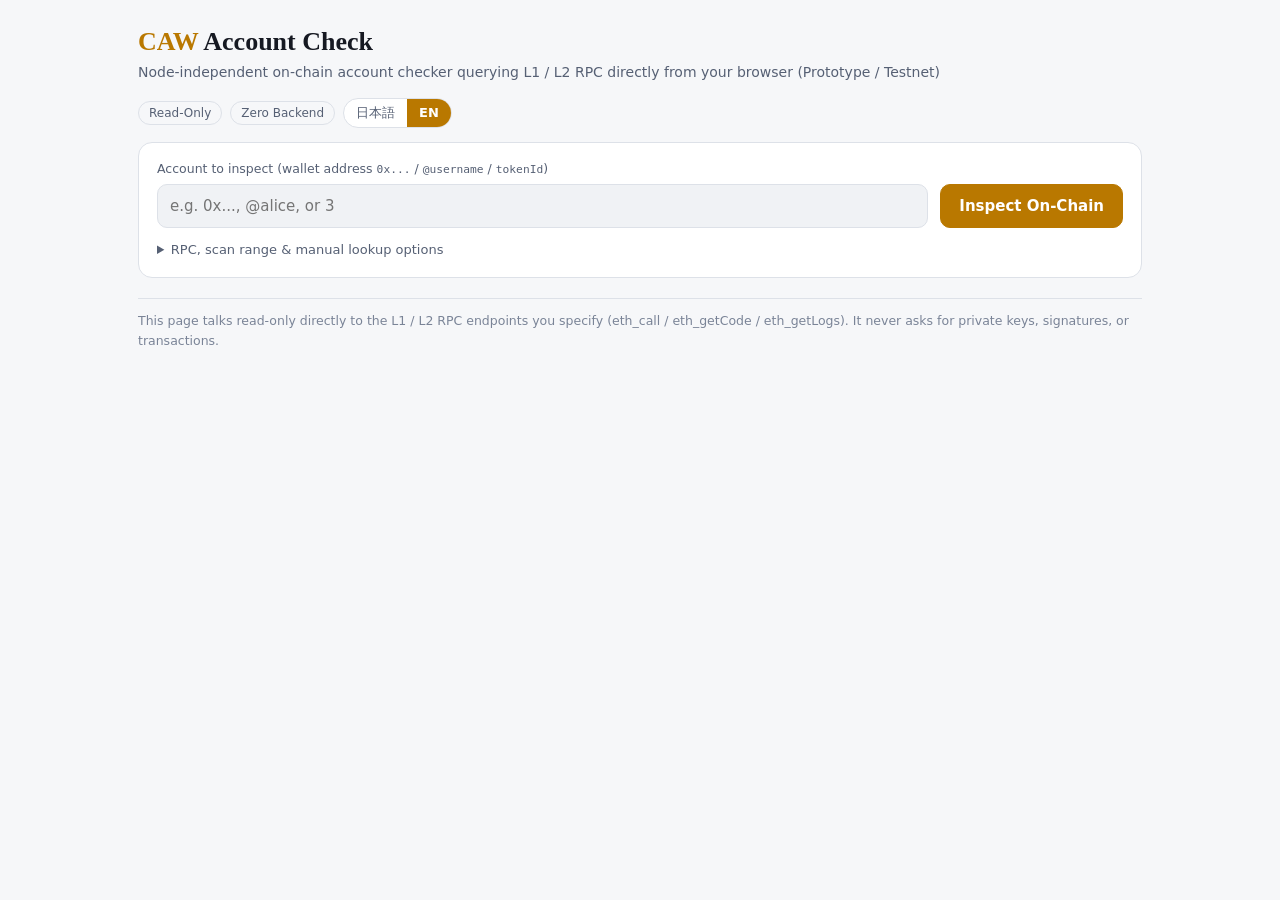
==== commit 6014a74b: "feat(ui): identify MetaMask EIP-7702 delegator and add explorer links" ====
--- a/index.html
+++ b/index.html
@@ -47,6 +47,8 @@
   color: var(--fg);
   font: 15px/1.6 system-ui, -apple-system, "Hiragino Sans", "Noto Sans JP", sans-serif;
 }
+a { color: var(--link); text-decoration: none; }
+a:hover { text-decoration: underline; }
 code, .mono {
   font-family: ui-monospace, SFMono-Regular, Menlo, Consolas, monospace;
   font-size: 0.9em;
@@ -98,6 +100,7 @@
   overflow-wrap: anywhere;
 }
 .pill.ok { border-color: color-mix(in srgb, var(--ok) 45%, transparent); color: var(--ok); }
+.pill.info { border-color: color-mix(in srgb, var(--link) 45%, transparent); color: var(--link); }
 .pill.warn { border-color: color-mix(in srgb, var(--warn) 50%, transparent); color: var(--warn); }
 .pill.bad { border-color: color-mix(in srgb, var(--bad) 50%, transparent); color: var(--bad); }
 
@@ -206,6 +209,7 @@
   padding: 12px 13px;
 }
 .sum-card.ok { border-color: color-mix(in srgb, var(--ok) 45%, transparent); }
+.sum-card.info { border-color: color-mix(in srgb, var(--link) 45%, transparent); }
 .sum-card.warn { border-color: color-mix(in srgb, var(--warn) 55%, transparent); }
 .sum-card.bad { border-color: color-mix(in srgb, var(--bad) 55%, transparent); }
 .sum-title { font-size: 12px; color: var(--mute); margin-bottom: 4px; }
@@ -374,9 +378,11 @@
     l1ChainId: 11155111,
     l1ChainName: 'Ethereum Sepolia',
     l1DefaultRpc: 'https://ethereum-sepolia-rpc.publicnode.com',
+    l1Explorer: 'https://sepolia.etherscan.io',
     l2ChainId: 84532,
     l2ChainName: 'Base Sepolia',
     l2DefaultRpc: 'https://base-sepolia-rpc.publicnode.com',
+    l2Explorer: 'https://sepolia.basescan.org',
     contracts: {
       L1: {
         MintableCaw: '0x56817dc696448135203C0556f702c6a953260411',
@@ -459,6 +465,20 @@
 const ZERO_ADDRESS = '0x0000000000000000000000000000000000000000';
 const MAX_UINT256 = (1n << 256n) - 1n;
 
+// Shared EIP-7702 singleton delegators verified on-chain (non-CAW wallet smart accounts).
+const KNOWN_DELEGATORS = {
+  '0x63c0c19a282a1b52b07dd5a65b58948a07dae32b': {
+    id: 'metamask_7702',
+    label: 'MetaMask EIP-7702 Delegator (EIP7702StatelessDeleGator)',
+    shortLabel: 'MetaMask EIP-7702 Delegator',
+  },
+};
+
+function findKnownDelegator(address) {
+  if (!address) return null;
+  return KNOWN_DELEGATORS[String(address).toLowerCase()] || null;
+}
+
 // --- lib/abi.js ---
 // Minimal dependency-free ABI encoder/decoder and hex formatting helpers.
 const utf8Encoder = new TextEncoder();
@@ -966,6 +986,7 @@
   const parsed = parseEip7702Code(codeHex);
   const expected = normalizeAddress(expectedSmartEoa);
   const matchesOfficial = parsed.delegated && parsed.delegate === expected;
+  const knownDelegator = parsed.delegated && !matchesOfficial ? findKnownDelegator(parsed.delegate) : null;
 
   let managementNonce = null;
   let executeNonce = null;
@@ -973,7 +994,8 @@
   let logError = null;
   let logTruncated = false;
 
-  if (parsed.delegated) {
+  // SmartEOA nonces and Passkey logs only apply when delegated to CAW's SmartEOA contract.
+  if (matchesOfficial) {
     const [mRes, eRes] = await Promise.all([
       rpc.ethCall(address, SELECTORS.managementNonceOf).catch(() => null),
       rpc.ethCall(address, SELECTORS.executeNonceOf).catch(() => null),
@@ -1008,6 +1030,7 @@
     ...parsed,
     expectedSmartEoa: expected,
     matchesOfficial,
+    knownDelegator,
     managementNonce,
     executeNonce,
     eventSummary,
@@ -1289,8 +1312,10 @@
     sum1_eoa_desc: 'L1 / L2 ともに外部コントラクトへの委任設定はありません。',
     sum1_ok_st: '良好：CAW 公式 SmartEOA',
     sum1_ok_desc: 'Passkey 等に使う CAW 公式の SmartEOA へ正しく委任されています。',
-    sum1_warn_st: '要確認：CAW 以外の委任あり',
-    sum1_warn_desc: 'MetaMask 等のスマートアカウント機能でも設定されます。下の委任先アドレスに見覚えがあるか確認してください。',
+    sum1_known_st: '情報：{name}',
+    sum1_known_desc: 'ウォレット公式の共通スマートアカウントコントラクトへの委任です。不審な許可ではありませんが、CAW の Passkey 機能とは併用できません。',
+    sum1_warn_st: '要確認：未登録コントラクトへ委任',
+    sum1_warn_desc: 'トークンの Approve ではなく EIP-7702 スマートアカウント委任の設定です。下の「1. アカウント・権限セキュリティ」のリンク先でコントラクト名を確認してください。',
     sum2_title: '2. トークン引き落とし許可',
     sum2_none_st: '良好：承認残高なし',
     sum2_none_desc: 'どのコントラクトにも CAW の自動引き落とし許可は残っていません。',
@@ -1335,8 +1360,10 @@
     del_eoa_desc: 'スマートアカウント機能は付いていない通常のウォレット状態です。',
     del_off: 'CAW 公式 SmartEOA へ委任済み',
     del_off_desc: 'Passkey 等に対応する CAW 公式コントラクトへ委任されています。',
-    del_other: 'CAW SmartEOA 以外へ委任中（要確認）',
-    del_other_desc: 'CAW 公式 SmartEOA 以外のコントラクトへ委任されています（MetaMask 等のスマートアカウント機能でも設定されます）。心当たりがあるか確認してください。',
+    del_known: '{name} へ委任中（ウォレット公式・共通）',
+    del_known_desc: 'CAW 公式 SmartEOA ではなく、{fullName}（全ユーザー共通コントラクト）へ委任されています。通常の署名利用では問題ありませんが、CAW の Passkey 機能は併用できません。',
+    del_other: '未登録コントラクトへ EIP-7702 委任中（要確認）',
+    del_other_desc: 'CAW 公式 SmartEOA や既知のウォレット公式コントラクトに該当しないアドレスへ委任されています（トークンの Approve ではありません）。リンク先のエクスプローラーでコントラクト名を確認してください。',
     del_contract: 'コントラクトアドレス ({b} bytes)',
     del_contract_desc: '通常の個人ウォレット（EOA）ではなく、Safe 等のスマートコントラクトウォレットです。',
     del_nonces: '管理操作回数 (managementNonce): {m} / 実行回数 (executeNonce): {e}',
@@ -1483,8 +1510,10 @@
     sum1_eoa_desc: 'No external smart-account delegation is set on L1 or L2.',
     sum1_ok_st: 'Healthy: Official CAW SmartEOA',
     sum1_ok_desc: 'Delegated to the reference CAW SmartEOA contract (used for Passkeys, etc.).',
-    sum1_warn_st: 'Check: Non-CAW Delegation',
-    sum1_warn_desc: 'This can also appear when using MetaMask smart-account features. Verify that you recognize the delegate address below.',
+    sum1_known_st: 'Info: {name}',
+    sum1_known_desc: 'Delegated to an official wallet smart-account singleton (shared by all users). Not suspicious, though it cannot be combined with CAW Passkeys.',
+    sum1_warn_st: 'Check: Unregistered Delegation',
+    sum1_warn_desc: 'This is an EIP-7702 smart-account delegation (not a token Approve). Open the delegate link in Section 1 below to verify the contract name.',
     sum2_title: '2. Token Allowances (Approve)',
     sum2_none_st: 'Healthy: No Active Allowances',
     sum2_none_desc: 'No checked contract currently has permission to move CAW from this wallet.',
@@ -1529,8 +1558,10 @@
     del_eoa_desc: 'Plain wallet with no EIP-7702 smart-account code attached.',
     del_off: 'Delegated to Official CAW SmartEOA',
     del_off_desc: 'Points to the reference CAW SmartEOA implementation (Passkeys, etc.).',
-    del_other: 'Delegated Elsewhere (Check Address)',
-    del_other_desc: 'Delegated to a contract other than CAW SmartEOA (for example MetaMask smart-account delegation). Confirm you recognize this delegate.',
+    del_known: 'Delegated to {name} (Wallet Official Singleton)',
+    del_known_desc: 'Delegated to {fullName} (shared across all users), not CAW SmartEOA. Normal wallet signing works, though CAW Passkeys cannot be used alongside it.',
+    del_other: 'Delegated to Unregistered Contract (Check)',
+    del_other_desc: 'Delegated via EIP-7702 to an address not recognized as CAW SmartEOA or a known wallet delegator (this is not a token Approve). Open the explorer link below to verify the contract name.',
     del_contract: 'Contract Address ({b} bytes)',
     del_contract_desc: 'This address has smart contract code (e.g. Safe), not a plain EOA.',
     del_nonces: 'managementNonce: {m} / executeNonce: {e}',
@@ -1703,6 +1734,12 @@
   return `<span class="pill ${cls}">${esc(text)}</span>`;
 }
 
+function explorerAddrLink(explorerBase, addr) {
+  if (!explorerBase || !addr) return `<span class="mono">${esc(addr)}</span>`;
+  const url = `${explorerBase.replace(/\/$/, '')}/address/${encodeURIComponent(addr)}`;
+  return `<a class="mono" href="${esc(url)}" target="_blank" rel="noopener noreferrer">${esc(addr)} ↗</a>`;
+}
+
 function fmtTimestamp(sec) {
   if (!sec) return '-';
   const d = new Date(sec * 1000);
@@ -1723,11 +1760,23 @@
   const d1 = sec.l1Delegation;
   const d2 = sec.l2Delegation;
   const anyDelegated = d1.delegated || d2.delegated;
-  const anyNonOfficial = (d1.delegated && !d1.matchesOfficial) || (d2.delegated && !d2.matchesOfficial);
+  const anyUnknownOrContract =
+    (d1.delegated && !d1.matchesOfficial && !d1.knownDelegator) ||
+    (d2.delegated && !d2.matchesOfficial && !d2.knownDelegator) ||
+    (!d1.delegated && !d1.isEoa) ||
+    (!d2.delegated && !d2.isEoa);
+  const knownNames = [...new Set([d1.knownDelegator?.shortLabel, d2.knownDelegator?.shortLabel].filter(Boolean))];
   if (!anyDelegated && d1.isEoa && d2.isEoa) {
     cards.push({ cls: 'ok', title: t('sum1_title'), status: t('sum1_eoa_st'), desc: t('sum1_eoa_desc') });
-  } else if (anyDelegated && !anyNonOfficial) {
+  } else if (anyDelegated && !anyUnknownOrContract && knownNames.length === 0) {
     cards.push({ cls: 'ok', title: t('sum1_title'), status: t('sum1_ok_st'), desc: t('sum1_ok_desc') });
+  } else if (!anyUnknownOrContract && knownNames.length > 0) {
+    cards.push({
+      cls: 'info',
+      title: t('sum1_title'),
+      status: t('sum1_known_st', { name: knownNames.join(' / ') }),
+      desc: t('sum1_known_desc'),
+    });
   } else {
     cards.push({ cls: 'warn', title: t('sum1_title'), status: t('sum1_warn_st'), desc: t('sum1_warn_desc') });
   }
@@ -1807,16 +1856,20 @@
   `).join('')}</div>`;
 }
 
-function renderDelegationBox(chainLabel, d) {
+function renderDelegationBox(chainLabel, explorerBase, d) {
   let badge = pill('ok', t('del_eoa'));
   let meaning = esc(t('del_eoa_desc'));
   if (d.delegated) {
+    const linkHtml = explorerAddrLink(explorerBase, d.delegate);
     if (d.matchesOfficial) {
       badge = pill('ok', t('del_off'));
-      meaning = `${esc(t('del_off_desc'))}<br>delegate: <span class="mono">${esc(d.delegate)}</span>`;
+      meaning = `${esc(t('del_off_desc'))}<br>delegate: ${linkHtml}`;
+    } else if (d.knownDelegator) {
+      badge = pill('info', t('del_known', { name: d.knownDelegator.shortLabel }));
+      meaning = `${esc(t('del_known_desc', { fullName: d.knownDelegator.label }))}<br>delegate: ${linkHtml}`;
     } else {
       badge = pill('warn', t('del_other'));
-      meaning = `${esc(t('del_other_desc'))}<br>delegate: <span class="mono">${esc(d.delegate)}</span>`;
+      meaning = `${esc(t('del_other_desc'))}<br>delegate: ${linkHtml}`;
     }
     if (d.managementNonce !== null || d.executeNonce !== null) {
       meaning += `<br>${esc(t('del_nonces', { m: d.managementNonce ?? '-', e: d.executeNonce ?? '-' }))}`;
@@ -1909,8 +1962,8 @@
   securitySection.innerHTML = `
     <div class="sec-guide">${esc(t('sec_guide', { sym: symbol }))}</div>
     <div class="kv-grid">
-      ${renderDelegationBox(t('l1_del_lbl'), sec.l1Delegation)}
-      ${renderDelegationBox(t('l2_del_lbl'), sec.l2Delegation)}
+      ${renderDelegationBox(t('l1_del_lbl'), preset.l1Explorer, sec.l1Delegation)}
+      ${renderDelegationBox(t('l2_del_lbl'), preset.l2Explorer, sec.l2Delegation)}
       <div class="kv-box">
         <div class="kv-k">${esc(t('l1_caw_bal', { sym: symbol }))}</div>
         <div class="kv-v">${esc(formatUnits(walletBalance, decimals))} ${esc(symbol)}</div>
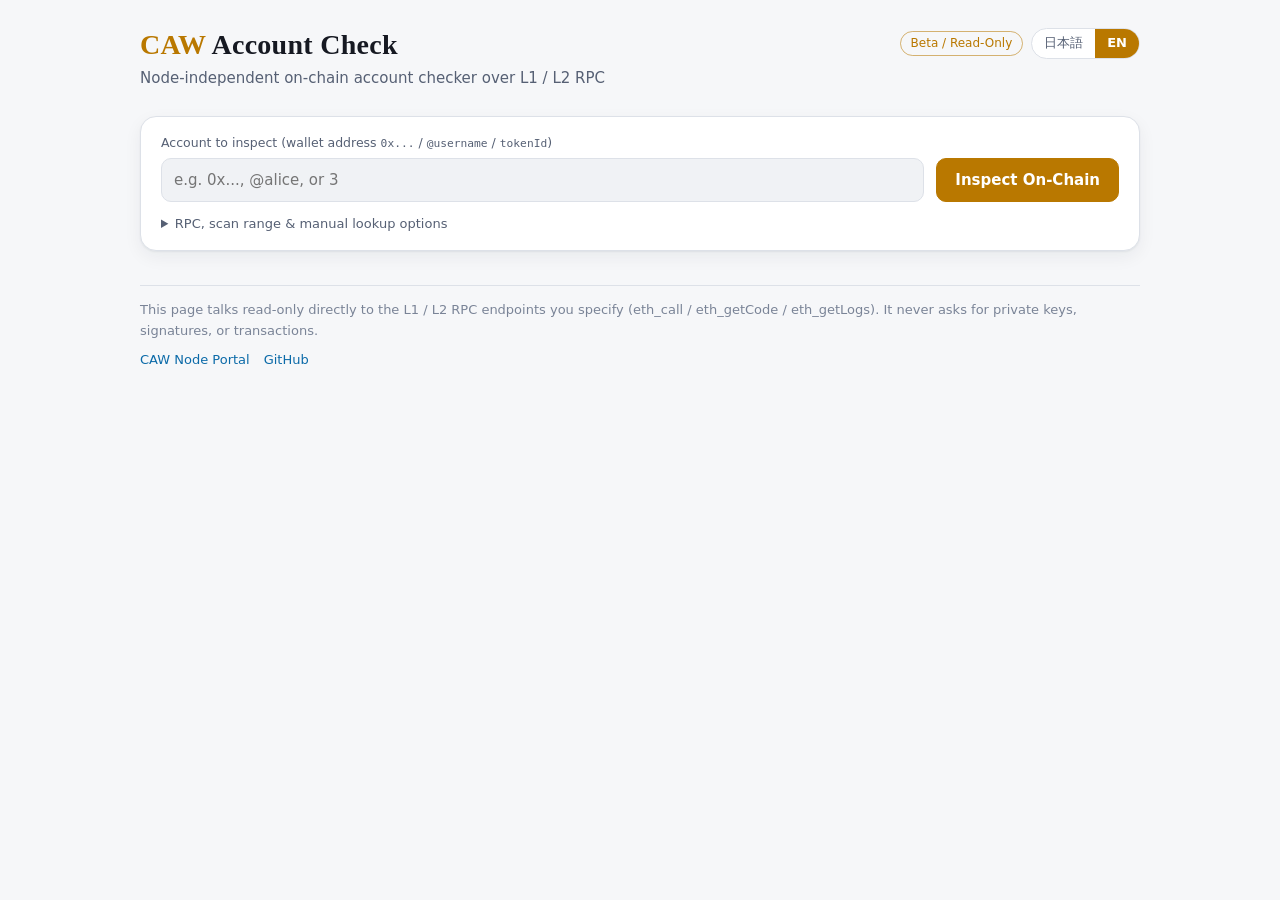
==== commit 85f73c89: "style(ui): align header, lang toggle, and card styling with CAW Node Portal" ====
--- a/index.html
+++ b/index.html
@@ -21,6 +21,7 @@
   --ok: #5fd08a;
   --warn: #f0c14b;
   --bad: #ef6f8f;
+  --shadow: 0 1px 0 rgba(255,255,255,.03) inset, 0 8px 24px rgba(0,0,0,.25);
 }
 @media (prefers-color-scheme: light) {
   :root {
@@ -37,6 +38,7 @@
     --ok: #1f8f4e;
     --warn: #9a7300;
     --bad: #c23a63;
+    --shadow: 0 1px 2px rgba(20,30,50,.06), 0 6px 18px rgba(20,30,50,.06);
   }
 }
 
@@ -45,7 +47,7 @@
   margin: 0;
   background: var(--bg);
   color: var(--fg);
-  font: 15px/1.6 system-ui, -apple-system, "Hiragino Sans", "Noto Sans JP", sans-serif;
+  font: 15px/1.6 system-ui, -apple-system, "Hiragino Sans", "Noto Sans JP", "Yu Gothic UI", sans-serif;
 }
 a { color: var(--link); text-decoration: none; }
 a:hover { text-decoration: underline; }
@@ -53,20 +55,24 @@
   font-family: ui-monospace, SFMono-Regular, Menlo, Consolas, monospace;
   font-size: 0.9em;
 }
-.wrap { max-width: 1040px; margin: 0 auto; padding: 0 18px 40px; }
+.wrap { max-width: 1040px; margin: 0 auto; padding: 0 20px; }
 
 .top {
-  padding: 26px 0 14px;
+  padding: 28px 0 8px;
   display: flex;
   justify-content: space-between;
   align-items: flex-start;
-  gap: 14px;
-  flex-wrap: wrap;
-}
-.brand h1 { margin: 0; font: 700 26px/1.2 Georgia, serif; }
+  gap: 16px;
+}
+.brand { min-width: 0; }
+.brand h1 { margin: 0; font: 600 28px/1.2 Georgia, "Times New Roman", serif; letter-spacing: .01em; }
 .brand h1 span { color: var(--accent); }
-.brand p { margin: 4px 0 0; color: var(--mute); font-size: 14px; }
-.badges { display: flex; gap: 8px; flex-wrap: wrap; align-items: center; }
+.brand p { margin: 4px 0 0; color: var(--mute); font-size: 15px; }
+.tools { display: flex; gap: 8px; align-items: center; flex-shrink: 0; margin-left: auto; }
+@media (max-width: 560px) {
+  .top { flex-wrap: wrap; gap: 10px; }
+  .brand h1 { font-size: 24px; }
+}
 .seg {
   display: inline-flex;
   border: 1px solid var(--line);
@@ -99,6 +105,7 @@
   max-width: 100%;
   overflow-wrap: anywhere;
 }
+.pill.beta { border-radius: 999px; border-color: color-mix(in srgb, var(--accent) 55%, transparent); color: var(--accent); cursor: help; white-space: nowrap; }
 .pill.ok { border-color: color-mix(in srgb, var(--ok) 45%, transparent); color: var(--ok); }
 .pill.info { border-color: color-mix(in srgb, var(--link) 45%, transparent); color: var(--link); }
 .pill.warn { border-color: color-mix(in srgb, var(--warn) 50%, transparent); color: var(--warn); }
@@ -107,10 +114,12 @@
 .card {
   background: var(--surface);
   border: 1px solid var(--line);
-  border-radius: 14px;
-  padding: 16px 18px;
-  margin-bottom: 16px;
-}
+  border-radius: 16px;
+  padding: 16px 20px;
+  margin-bottom: 18px;
+  box-shadow: var(--shadow);
+}
+.query-card { margin-top: 18px; }
 
 .input-row { display: flex; gap: 12px; align-items: flex-end; flex-wrap: wrap; }
 .grow { flex: 1 1 320px; }
@@ -171,23 +180,62 @@
   border-bottom: 1px solid var(--line);
   padding-bottom: 8px;
 }
-.sec-head h2 { margin: 0; font-size: 17px; }
+.sec-head h2 { margin: 0; font-size: 18px; font-weight: 650; }
 .sec-sub { color: var(--faint); font-size: 12.5px; }
 
 .kv-grid {
   display: grid;
-  grid-template-columns: repeat(auto-fit, minmax(240px, 1fr));
+  grid-template-columns: repeat(auto-fit, minmax(260px, 1fr));
   gap: 10px;
+}
+@media (min-width: 860px) {
+  .kv-grid.kv-resolved {
+    grid-template-columns: minmax(360px, 1.5fr) 1fr 1fr;
+  }
 }
 .kv-box {
   background: var(--surface2);
   border: 1px solid var(--line);
   border-radius: 10px;
-  padding: 10px 12px;
-}
-.kv-k { font-size: 12px; color: var(--mute); margin-bottom: 3px; }
-.kv-v { font-size: 14px; font-weight: 600; overflow-wrap: anywhere; }
-.note-line { color: var(--mute); font-size: 13px; margin: 8px 0 0; }
+  padding: 11px 13px;
+  min-width: 0;
+}
+.kv-k { font-size: 12px; color: var(--mute); margin-bottom: 4px; }
+.kv-v {
+  font-size: 14px;
+  font-weight: 600;
+  font-variant-numeric: tabular-nums;
+  overflow-wrap: break-word;
+}
+.kv-v.addr-full {
+  font-size: clamp(10.5px, 2.5vw, 13px);
+  white-space: nowrap;
+  overflow-x: auto;
+  overflow-wrap: normal;
+}
+.note-line {
+  color: var(--mute);
+  font-size: 12.8px;
+  line-height: 1.55;
+  margin: 8px 0 0;
+  line-break: strict;
+  overflow-wrap: break-word;
+}
+.del-addr-row {
+  margin-top: 7px;
+  padding-top: 7px;
+  border-top: 1px dashed var(--line);
+  display: flex;
+  flex-direction: column;
+  gap: 2px;
+}
+.del-addr-lbl { font-size: 11.5px; color: var(--faint); }
+.del-addr-row a.mono,
+.del-addr-row span.mono {
+  font-size: clamp(10px, 2.3vw, 11.5px);
+  white-space: nowrap;
+  overflow-x: auto;
+}
 .sec-guide {
   background: var(--surface2);
   border-left: 3px solid var(--accent);
@@ -196,42 +244,77 @@
   color: var(--mute);
   font-size: 13px;
   margin-bottom: 12px;
+  line-break: strict;
 }
 .sum-grid {
   display: grid;
-  grid-template-columns: repeat(auto-fit, minmax(220px, 1fr));
+  grid-template-columns: 1fr;
   gap: 10px;
+}
+@media (min-width: 560px) and (max-width: 759px) {
+  .sum-grid { grid-template-columns: repeat(2, minmax(0, 1fr)); }
+  .sum-grid > .sum-card:last-child { grid-column: span 2; }
+}
+@media (min-width: 760px) {
+  .sum-grid { grid-template-columns: repeat(6, minmax(0, 1fr)); }
+  .sum-grid > .sum-card:nth-child(-n+3) { grid-column: span 2; }
+  .sum-grid > .sum-card:nth-child(n+4) { grid-column: span 3; }
 }
 .sum-card {
   background: var(--surface2);
   border: 1px solid var(--line);
   border-radius: 12px;
-  padding: 12px 13px;
+  padding: 12px 14px;
+  min-width: 0;
 }
 .sum-card.ok { border-color: color-mix(in srgb, var(--ok) 45%, transparent); }
 .sum-card.info { border-color: color-mix(in srgb, var(--link) 45%, transparent); }
 .sum-card.warn { border-color: color-mix(in srgb, var(--warn) 55%, transparent); }
 .sum-card.bad { border-color: color-mix(in srgb, var(--bad) 55%, transparent); }
 .sum-title { font-size: 12px; color: var(--mute); margin-bottom: 4px; }
-.sum-status { font-size: 14px; font-weight: 700; margin-bottom: 4px; }
-.sum-desc { font-size: 12.5px; color: var(--mute); line-height: 1.5; }
+.sum-status {
+  font-size: 14px;
+  font-weight: 700;
+  font-variant-numeric: tabular-nums;
+  margin-bottom: 5px;
+  line-height: 1.4;
+}
+.sum-desc {
+  font-size: 12.5px;
+  color: var(--mute);
+  line-height: 1.55;
+  line-break: strict;
+  overflow-wrap: break-word;
+}
 .hint-sub { display: block; font-size: 11.5px; color: var(--faint); font-weight: 400; margin-top: 2px; }
 
 .tbl-wrap { overflow-x: auto; margin-top: 10px; }
-table { width: 100%; border-collapse: collapse; font-size: 13.5px; }
-th, td { text-align: left; padding: 8px 10px; border-bottom: 1px solid var(--line); vertical-align: top; }
+table { width: 100%; border-collapse: collapse; font-size: 13px; font-variant-numeric: tabular-nums; }
+th, td { text-align: left; padding: 8px; border-bottom: 1px solid var(--line); vertical-align: top; }
 th { color: var(--mute); font-weight: 600; font-size: 12px; white-space: nowrap; }
-td.mono { word-break: break-all; min-width: 150px; }
-td.nowrap { white-space: nowrap; }
+td.mono { white-space: nowrap; font-size: 12.5px; }
+td.nowrap, .tbl-wrap .pill { white-space: nowrap; }
+.prof-cell { white-space: nowrap; }
+.prof-id { display: inline-block; min-width: 2.2em; color: var(--mute); font-size: 12.5px; margin-right: 4px; }
+.val-main { display: inline-block; white-space: nowrap; font-weight: 600; }
+.tbl-profiles .hint-sub { white-space: nowrap; }
 tr:last-child td { border-bottom: 0; }
 .empty { color: var(--faint); font-size: 13.5px; margin: 4px 0; }
 
 footer {
-  margin-top: 20px;
-  padding-top: 12px;
+  margin: 34px 0 40px;
+  padding-top: 14px;
   border-top: 1px solid var(--line);
   color: var(--faint);
-  font-size: 12.5px;
+  font-size: 13px;
+  display: flex;
+  flex-direction: column;
+  gap: 8px;
+}
+.foot-links {
+  display: flex;
+  gap: 14px;
+  flex-wrap: wrap;
 }
   </style>
 </head>
@@ -242,9 +325,8 @@
         <h1><span>CAW</span> Account Check</h1>
         <p data-i18n="subtitle"></p>
       </div>
-      <div class="badges">
-        <span class="pill" data-i18n="pill_readonly"></span>
-        <span class="pill" data-i18n="pill_zerobackend"></span>
+      <div class="tools">
+        <span class="pill beta" data-i18n="pill_beta" data-i18n-title="pill_beta_tip" tabindex="0"></span>
         <div class="seg" id="langseg" role="group" aria-label="Language">
           <button type="button" data-lang="ja">日本語</button>
           <button type="button" data-lang="en">EN</button>
@@ -359,6 +441,10 @@
 
     <footer>
       <span data-i18n="footer_note"></span>
+      <span class="foot-links">
+        <a href="https://caw-lab.github.io/caw-node-portal/" data-i18n="footer_portal"></a>
+        <a href="https://github.com/Caw-Lab/caw-account-check" target="_blank" rel="noopener noreferrer">GitHub</a>
+      </span>
     </footer>
   </div>
 
@@ -469,8 +555,8 @@
 const KNOWN_DELEGATORS = {
   '0x63c0c19a282a1b52b07dd5a65b58948a07dae32b': {
     id: 'metamask_7702',
-    label: 'MetaMask EIP-7702 Delegator (EIP7702StatelessDeleGator)',
-    shortLabel: 'MetaMask EIP-7702 Delegator',
+    label: 'MetaMask (EIP7702StatelessDeleGator)',
+    shortLabel: 'MetaMask',
   },
 };
 
@@ -1270,9 +1356,9 @@
 
 const I18N = {
   ja: {
-    subtitle: 'ノード API を使わず、L1 / L2 RPC へ直接照会してウォレット・権限・残高・未回収分を点検するツール（試作版 / Testnet）',
-    pill_readonly: 'Read-Only',
-    pill_zerobackend: 'Zero Backend',
+    subtitle: 'ノード API を使わず、L1 / L2 RPC へ直接照会するアカウント点検ツール',
+    pill_beta: '試作版 / Read-Only',
+    pill_beta_tip: 'Testnet（Sepolia / Base Sepolia）向けの非公式・読み取り専用ツールです。秘密鍵や署名は不要で、バックエンドサーバーも使いません。',
     target_label_prefix: '対象アカウント（ウォレットアドレス ',
     target_label_mid: ' / ',
     target_label_suffix: '）',
@@ -1305,15 +1391,16 @@
     sub_sec4: 'CawProfileMarketplace 直接照会（表示のみ）',
     h_transp: '参照コントラクト・透明性情報',
     sub_transp: 'コミット 97cd13f3（testnet 定義）',
-    footer_note: 'このページはブラウザから指定された L1 / L2 RPC へ直接読み取り専用（eth_call / eth_getCode / eth_getLogs）で通信します。秘密鍵や署名要求・資金回収操作は一切行いません。',
+    footer_note: 'ブラウザから指定された L1 / L2 RPC へ直接、読み取り専用（eth_call / eth_getCode / eth_getLogs）で通信します。秘密鍵や署名要求・資金回収操作は一切行いません。',
+    footer_portal: 'CAW Node Portal',
     // Dynamic summary
     sum1_title: '1. ウォレット委任 (EIP-7702)',
     sum1_eoa_st: '良好：通常のウォレット',
     sum1_eoa_desc: 'L1 / L2 ともに外部コントラクトへの委任設定はありません。',
     sum1_ok_st: '良好：CAW 公式 SmartEOA',
     sum1_ok_desc: 'Passkey 等に使う CAW 公式の SmartEOA へ正しく委任されています。',
-    sum1_known_st: '情報：{name}',
-    sum1_known_desc: 'ウォレット公式の共通スマートアカウントコントラクトへの委任です。不審な許可ではありませんが、CAW の Passkey 機能とは併用できません。',
+    sum1_known_st: '情報：{name} スマートアカウント',
+    sum1_known_desc: '全ユーザー共通のウォレット公式コントラクトへの委任です。不審な許可ではありませんが、CAW Passkey とは併用できません。',
     sum1_warn_st: '要確認：未登録コントラクトへ委任',
     sum1_warn_desc: 'トークンの Approve ではなく EIP-7702 スマートアカウント委任の設定です。下の「1. アカウント・権限セキュリティ」のリンク先でコントラクト名を確認してください。',
     sum2_title: '2. トークン引き落とし許可',
@@ -1360,10 +1447,10 @@
     del_eoa_desc: 'スマートアカウント機能は付いていない通常のウォレット状態です。',
     del_off: 'CAW 公式 SmartEOA へ委任済み',
     del_off_desc: 'Passkey 等に対応する CAW 公式コントラクトへ委任されています。',
-    del_known: '{name} へ委任中（ウォレット公式・共通）',
-    del_known_desc: 'CAW 公式 SmartEOA ではなく、{fullName}（全ユーザー共通コントラクト）へ委任されています。通常の署名利用では問題ありませんが、CAW の Passkey 機能は併用できません。',
-    del_other: '未登録コントラクトへ EIP-7702 委任中（要確認）',
-    del_other_desc: 'CAW 公式 SmartEOA や既知のウォレット公式コントラクトに該当しないアドレスへ委任されています（トークンの Approve ではありません）。リンク先のエクスプローラーでコントラクト名を確認してください。',
+    del_known: '{name} 公式スマートアカウント',
+    del_known_desc: 'CAW 公式 SmartEOA ではなく、{fullName}（全ユーザー共通）へ委任中です。通常署名での利用は可能ですが、CAW Passkey は併用できません。',
+    del_other: '未登録コントラクトへ委任中（要確認）',
+    del_other_desc: 'CAW SmartEOA や既知のウォレット公式以外に委任されています（Approve ではありません）。下のリンク先でコントラクト名を確認してください。',
     del_contract: 'コントラクトアドレス ({b} bytes)',
     del_contract_desc: '通常の個人ウォレット（EOA）ではなく、Safe 等のスマートコントラクトウォレットです。',
     del_nonces: '管理操作回数 (managementNonce): {m} / 実行回数 (executeNonce): {e}',
@@ -1392,16 +1479,16 @@
     prof_guide_empty: 'L1 のプロフィール NFT と L2 上の投稿用残高の整合性を確認します。',
     prof_empty: 'L1 でこのアドレスが所有するプロフィール NFT は見つかりませんでした。',
     prof_guide: 'L1（NFT 所有権・出金窓口）と L2（投稿用の預け入れ残高）が正しく噛み合っているかを表示します。通常時は「認証済み」「L1/L2 一致」「未ロック」が健全な状態です。',
-    sync_ok: 'L1/L2 一致（正常）',
+    sync_ok: 'L1/L2 一致',
     sync_warn: 'ズレあり (L2: {addr})',
     unreflected: '未反映',
-    auth_ok: '認証済み（投稿可）',
+    auth_ok: '認証済 (投稿可)',
     auth_no: '未認証',
     lock_on: '{amt} {sym} ロック中',
-    lock_off: '未ロック（通常）',
-    l2_bal_sub: '投稿・チップに使える残高',
-    w_avail: 'L1 で出金対象額あり（操作は L1 側で実行）',
-    w_none: '引き出し待機分なし',
+    lock_off: '未ロック',
+    l2_bal_sub: '投稿・チップ用残高',
+    w_avail: 'L1 で出金可（L1 側で操作）',
+    w_none: '引き出し待機なし',
     repay_none: '0（返済なし）',
     th_prof: 'プロフィール',
     th_auth: 'Network Auth',
@@ -1417,11 +1504,11 @@
     th_repay: 'Sponsor 返済残',
     th_repay_sub: '0 なら完済/通常',
     // Section 3
-    sess_guide: 'Quick Sign 用の「一時セッション鍵」の一覧です。セッション鍵は投稿やいいね等を代理署名できますが、L1 からの資産引き出し（WITHDRAW）はできません。',
+    sess_guide: 'Quick Sign 用の「一時セッション鍵」一覧です。投稿やいいね等の代理署名は可能ですが、L1 からの出金（WITHDRAW）はできません。',
     sess_counter_note: 'ownerSessionEpoch: {ep}（所有権移転時に古い鍵を無効化する世代番号） / sessionNonce: {nc}（使い回し防止連番）は管理用カウンタであり、数字があること自体は正常です。',
     sess_trunc: '※ 走査ブロック上限に達したため、さらに過去のセッション履歴は含まれていません。',
     sess_log_err: 'SessionCreated ログ取得エラー: {err}（詳細欄に Session Key を直接入力すれば個別照会できます）',
-    sess_empty: '走査範囲内でセッション鍵は見つかりませんでした（より古い鍵を調べたい場合は上の「イベント遡りブロック数」を広げるか Session Key を直接入力してください）。',
+    sess_empty: '走査範囲内でセッション鍵は見つかりませんでした（古い鍵は上の「イベント遡りブロック数」を広げるか Session Key を直接指定してください）。',
     st_active: '有効',
     st_active_note: 'この鍵で現在も代理投稿が可能。見覚えのない端末なら Revoke 対象。',
     st_expired: '期限切れ',
@@ -1468,9 +1555,9 @@
     th_hbid: '最高入札',
   },
   en: {
-    subtitle: 'Node-independent on-chain account checker querying L1 / L2 RPC directly from your browser (Prototype / Testnet)',
-    pill_readonly: 'Read-Only',
-    pill_zerobackend: 'Zero Backend',
+    subtitle: 'Node-independent on-chain account checker over L1 / L2 RPC',
+    pill_beta: 'Beta / Read-Only',
+    pill_beta_tip: 'Unofficial read-only prototype for Testnet (Sepolia / Base Sepolia). Zero backend and never requests private keys or signatures.',
     target_label_prefix: 'Account to inspect (wallet address ',
     target_label_mid: ' / ',
     target_label_suffix: ')',
@@ -1504,13 +1591,14 @@
     h_transp: 'Contracts & Transparency',
     sub_transp: 'Commit 97cd13f3 (testnet addresses)',
     footer_note: 'This page talks read-only directly to the L1 / L2 RPC endpoints you specify (eth_call / eth_getCode / eth_getLogs). It never asks for private keys, signatures, or transactions.',
+    footer_portal: 'CAW Node Portal',
     // Dynamic summary
     sum1_title: '1. Wallet Delegation (EIP-7702)',
     sum1_eoa_st: 'Healthy: Standard EOA',
     sum1_eoa_desc: 'No external smart-account delegation is set on L1 or L2.',
     sum1_ok_st: 'Healthy: Official CAW SmartEOA',
     sum1_ok_desc: 'Delegated to the reference CAW SmartEOA contract (used for Passkeys, etc.).',
-    sum1_known_st: 'Info: {name}',
+    sum1_known_st: 'Info: {name} Smart Account',
     sum1_known_desc: 'Delegated to an official wallet smart-account singleton (shared by all users). Not suspicious, though it cannot be combined with CAW Passkeys.',
     sum1_warn_st: 'Check: Unregistered Delegation',
     sum1_warn_desc: 'This is an EIP-7702 smart-account delegation (not a token Approve). Open the delegate link in Section 1 below to verify the contract name.',
@@ -1558,8 +1646,8 @@
     del_eoa_desc: 'Plain wallet with no EIP-7702 smart-account code attached.',
     del_off: 'Delegated to Official CAW SmartEOA',
     del_off_desc: 'Points to the reference CAW SmartEOA implementation (Passkeys, etc.).',
-    del_known: 'Delegated to {name} (Wallet Official Singleton)',
-    del_known_desc: 'Delegated to {fullName} (shared across all users), not CAW SmartEOA. Normal wallet signing works, though CAW Passkeys cannot be used alongside it.',
+    del_known: '{name} Official Smart Account',
+    del_known_desc: 'Delegated to {fullName} (shared across all users), not CAW SmartEOA. Normal signing works, though CAW Passkeys cannot be used alongside it.',
     del_other: 'Delegated to Unregistered Contract (Check)',
     del_other_desc: 'Delegated via EIP-7702 to an address not recognized as CAW SmartEOA or a known wallet delegator (this is not a token Approve). Open the explorer link below to verify the contract name.',
     del_contract: 'Contract Address ({b} bytes)',
@@ -1859,18 +1947,20 @@
 function renderDelegationBox(chainLabel, explorerBase, d) {
   let badge = pill('ok', t('del_eoa'));
   let meaning = esc(t('del_eoa_desc'));
+  let delegateRow = '';
   if (d.delegated) {
     const linkHtml = explorerAddrLink(explorerBase, d.delegate);
     if (d.matchesOfficial) {
       badge = pill('ok', t('del_off'));
-      meaning = `${esc(t('del_off_desc'))}<br>delegate: ${linkHtml}`;
+      meaning = esc(t('del_off_desc'));
     } else if (d.knownDelegator) {
       badge = pill('info', t('del_known', { name: d.knownDelegator.shortLabel }));
-      meaning = `${esc(t('del_known_desc', { fullName: d.knownDelegator.label }))}<br>delegate: ${linkHtml}`;
+      meaning = esc(t('del_known_desc', { fullName: d.knownDelegator.label }));
     } else {
       badge = pill('warn', t('del_other'));
-      meaning = `${esc(t('del_other_desc'))}<br>delegate: ${linkHtml}`;
+      meaning = esc(t('del_other_desc'));
     }
+    delegateRow = `<div class="del-addr-row"><span class="del-addr-lbl">delegate</span>${linkHtml}</div>`;
     if (d.managementNonce !== null || d.executeNonce !== null) {
       meaning += `<br>${esc(t('del_nonces', { m: d.managementNonce ?? '-', e: d.executeNonce ?? '-' }))}`;
     }
@@ -1896,6 +1986,7 @@
       <div class="kv-k">${esc(chainLabel)} (block #${d.blockNumber.toLocaleString()})</div>
       <div class="kv-v">${badge}</div>
       <div class="note-line">${meaning}</div>
+      ${delegateRow}
       ${eventsHtml}
     </div>
   `;
@@ -1907,10 +1998,10 @@
   if (target.resolvedVia === 'tokenId') viaText = t('via_tokenId', { id: target.tokenId });
 
   resolvedCard.innerHTML = `
-    <div class="kv-grid">
+    <div class="kv-grid kv-resolved">
       <div class="kv-box">
         <div class="kv-k">${esc(t('res_owner'))}</div>
-        <div class="kv-v mono">${esc(target.address)}</div>
+        <div class="kv-v mono addr-full">${esc(target.address)}</div>
         <div class="note-line">${esc(t('res_via') + viaText)}</div>
       </div>
       <div class="kv-box">
@@ -1999,13 +2090,13 @@
       : pill('ok', t('lock_off'));
     return `
       <tr>
-        <td>#${p.tokenId} <b>@${esc(p.username)}</b></td>
+        <td class="prof-cell"><span class="prof-id">#${p.tokenId}</span><b>@${esc(p.username)}</b></td>
         <td>${authBadge}</td>
         <td>${syncBadge}</td>
-        <td>${esc(formatUnits(p.l2Balance, decimals))} ${esc(symbol)}<span class="hint-sub">${esc(t('l2_bal_sub'))}</span></td>
-        <td>${esc(formatUnits(p.withdrawable, decimals))} ${esc(symbol)}<span class="hint-sub">${esc(p.withdrawable > 0n ? t('w_avail') : t('w_none'))}</span></td>
+        <td><span class="val-main">${esc(formatUnits(p.l2Balance, decimals))} ${esc(symbol)}</span><span class="hint-sub">${esc(t('l2_bal_sub'))}</span></td>
+        <td><span class="val-main">${esc(formatUnits(p.withdrawable, decimals))} ${esc(symbol)}</span><span class="hint-sub">${esc(p.withdrawable > 0n ? t('w_avail') : t('w_none'))}</span></td>
         <td>${feeLock}</td>
-        <td>${p.sponsorRepay > 0n ? `${esc(formatUnits(p.sponsorRepay, decimals))} ${esc(symbol)}` : esc(t('repay_none'))}</td>
+        <td class="nowrap">${p.sponsorRepay > 0n ? `${esc(formatUnits(p.sponsorRepay, decimals))} ${esc(symbol)}` : esc(t('repay_none'))}</td>
       </tr>
     `;
   }).join('');
@@ -2013,7 +2104,7 @@
   profilesSection.innerHTML = `
     <div class="sec-guide">${esc(t('prof_guide'))}</div>
     <div class="tbl-wrap">
-      <table>
+      <table class="tbl-profiles">
         <thead>
           <tr>
             <th>${esc(t('th_prof'))}</th>
@@ -2204,6 +2295,9 @@
   for (const el of document.querySelectorAll('[data-i18n-placeholder]')) {
     el.setAttribute('placeholder', t(el.dataset.i18nPlaceholder));
   }
+  for (const el of document.querySelectorAll('[data-i18n-title]')) {
+    el.setAttribute('title', t(el.dataset.i18nTitle));
+  }
   renderAllSnapshot();
 }
 
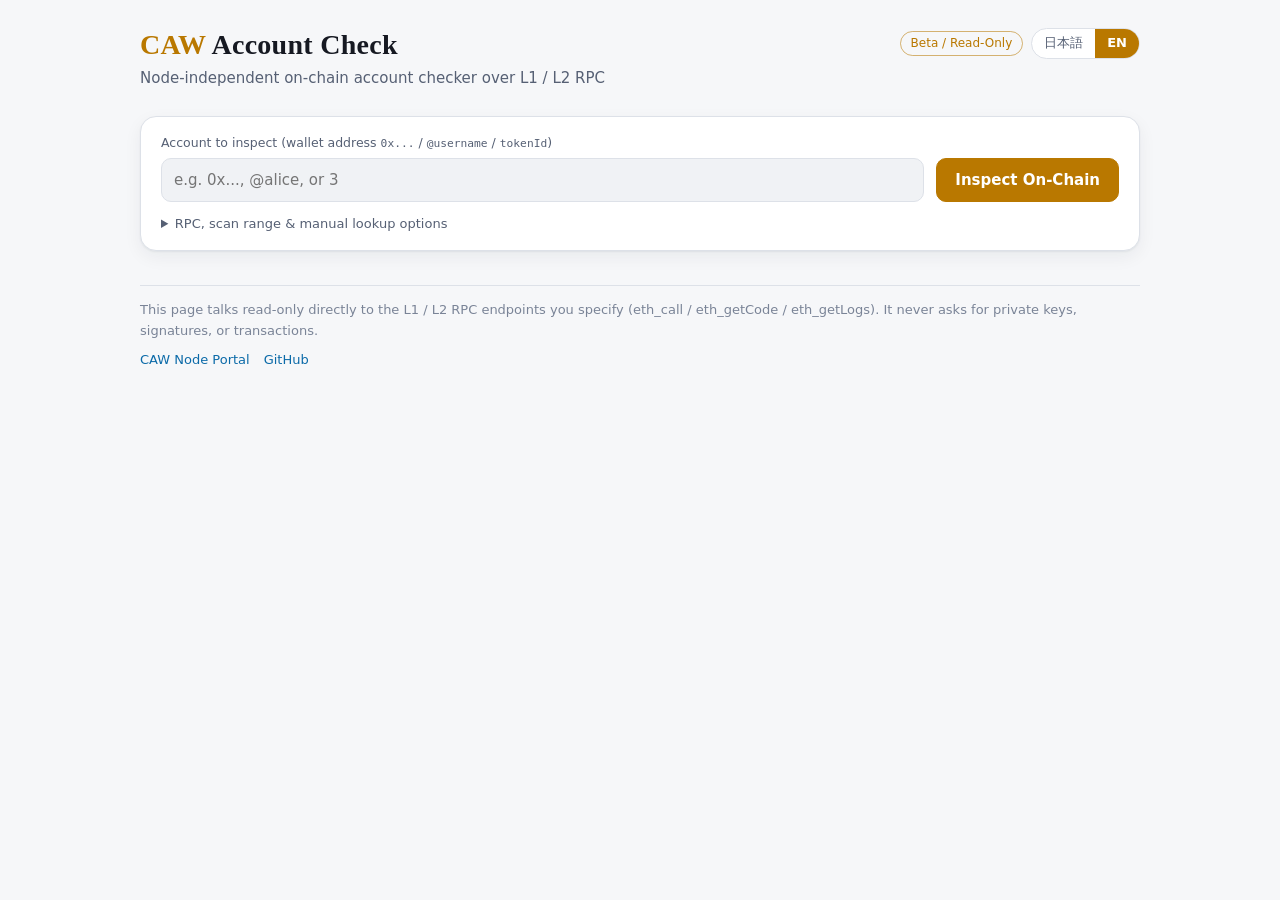
==== commit 4d7228eb: "style(mobile): optimize header, inputs, and card-style tables for small screens" ====
--- a/index.html
+++ b/index.html
@@ -69,10 +69,6 @@
 .brand h1 span { color: var(--accent); }
 .brand p { margin: 4px 0 0; color: var(--mute); font-size: 15px; }
 .tools { display: flex; gap: 8px; align-items: center; flex-shrink: 0; margin-left: auto; }
-@media (max-width: 560px) {
-  .top { flex-wrap: wrap; gap: 10px; }
-  .brand h1 { font-size: 24px; }
-}
 .seg {
   display: inline-flex;
   border: 1px solid var(--line);
@@ -315,6 +311,107 @@
   display: flex;
   gap: 14px;
   flex-wrap: wrap;
+}
+
+@media (max-width: 680px) {
+  .tbl-wrap { overflow-x: visible; }
+  .tbl-wrap table:not(.tbl-kv) thead { display: none; }
+  .tbl-wrap table:not(.tbl-kv),
+  .tbl-wrap table:not(.tbl-kv) tbody,
+  .tbl-wrap table:not(.tbl-kv) tr,
+  .tbl-wrap table:not(.tbl-kv) td { display: block; width: 100%; }
+  .tbl-wrap table:not(.tbl-kv) tr {
+    background: var(--surface2);
+    border: 1px solid var(--line);
+    border-radius: 12px;
+    padding: 8px 12px;
+    margin-bottom: 10px;
+  }
+  .tbl-wrap table:not(.tbl-kv) tr:last-child { margin-bottom: 0; }
+  .tbl-wrap table:not(.tbl-kv) td {
+    display: flex;
+    justify-content: space-between;
+    align-items: flex-start;
+    gap: 12px;
+    padding: 7px 0;
+    border-bottom: 1px dashed var(--line);
+    text-align: right;
+    white-space: normal;
+  }
+  .tbl-wrap table:not(.tbl-kv) td:last-child { border-bottom: 0; padding-bottom: 2px; }
+  .tbl-wrap table:not(.tbl-kv) td::before {
+    content: attr(data-label);
+    color: var(--mute);
+    font-size: 12px;
+    font-weight: 600;
+    text-align: left;
+    flex: 0 0 auto;
+    max-width: 44%;
+  }
+  .tbl-wrap table:not(.tbl-kv) td.td-card-title {
+    justify-content: flex-start;
+    text-align: left;
+    font-size: 14px;
+    font-weight: 600;
+    padding: 2px 0 8px;
+    border-bottom: 1px solid var(--line);
+    margin-bottom: 2px;
+  }
+  .tbl-wrap table:not(.tbl-kv) td.td-card-title::before { display: none; }
+  .tbl-wrap table:not(.tbl-kv) td.td-stack {
+    flex-direction: column;
+    align-items: flex-start;
+    text-align: left;
+    gap: 4px;
+  }
+  .tbl-wrap table:not(.tbl-kv) td.td-stack::before { max-width: none; }
+  .tbl-wrap table:not(.tbl-kv) td.td-stack .td-val { text-align: left; }
+  .tbl-wrap table:not(.tbl-kv) td.mono {
+    white-space: normal;
+    word-break: break-all;
+    font-size: 11.5px;
+    text-align: right;
+  }
+  .td-val { text-align: right; }
+  .tbl-profiles .hint-sub { white-space: normal; text-align: right; }
+
+  .tbl-kv,
+  .tbl-kv tbody,
+  .tbl-kv tr,
+  .tbl-kv td { display: block; width: 100%; }
+  .tbl-kv tr { padding: 8px 0; border-bottom: 1px solid var(--line); }
+  .tbl-kv tr:last-child { border-bottom: 0; }
+  .tbl-kv td { border: 0; padding: 1px 0; }
+  .tbl-kv td:first-child { font-size: 12px; color: var(--mute); font-weight: 600; }
+  .tbl-kv td.mono { white-space: normal; word-break: break-all; font-size: 11.5px; }
+}
+
+@media (max-width: 640px) {
+  .wrap { padding: 0 12px; }
+  .top {
+    display: grid;
+    grid-template-columns: 1fr auto;
+    grid-template-areas:
+      "title lang"
+      "sub sub"
+      "badge badge";
+    align-items: center;
+    gap: 6px 10px;
+    padding: 18px 0 8px;
+  }
+  .brand, .tools { display: contents; }
+  .brand h1 { grid-area: title; font-size: 21px; }
+  .seg { grid-area: lang; justify-self: end; }
+  .brand p { grid-area: sub; font-size: 13.5px; margin: 0; }
+  .pill.beta { grid-area: badge; justify-self: start; margin-top: 2px; }
+  .card { padding: 14px; border-radius: 14px; margin-bottom: 12px; }
+  .query-card { margin-top: 10px; }
+  .field input, .field select { font-size: 16px; }
+  .action-col { width: 100%; }
+  .action-col .btn { width: 100%; padding: 10px 16px; }
+  .sec-head h2 { font-size: 15px; }
+  .kv-grid { grid-template-columns: 1fr; }
+  footer { margin: 22px 0 30px; }
 }
   </style>
 </head>
@@ -2042,10 +2139,10 @@
           : t('mean_off_zero');
     return `
       <tr>
-        <td>${esc(a.label)}</td>
-        <td class="mono">${esc(a.address)}</td>
-        <td class="nowrap">${badge}${sub ? `<span class="hint-sub">${esc(sub)}</span>` : ''}</td>
-        <td>${esc(meaning)}</td>
+        <td class="td-card-title" data-label="${esc(t('th_spender'))}">${esc(a.label)}</td>
+        <td class="mono" data-label="${esc(t('th_contract'))}">${esc(a.address)}</td>
+        <td class="nowrap" data-label="${esc(t('th_allowance'))}"><div class="td-val">${badge}${sub ? `<span class="hint-sub">${esc(sub)}</span>` : ''}</div></td>
+        <td class="td-stack" data-label="${esc(t('th_meaning'))}">${esc(meaning)}</td>
       </tr>
     `;
   }).join('');
@@ -2090,13 +2187,13 @@
       : pill('ok', t('lock_off'));
     return `
       <tr>
-        <td class="prof-cell"><span class="prof-id">#${p.tokenId}</span><b>@${esc(p.username)}</b></td>
-        <td>${authBadge}</td>
-        <td>${syncBadge}</td>
-        <td><span class="val-main">${esc(formatUnits(p.l2Balance, decimals))} ${esc(symbol)}</span><span class="hint-sub">${esc(t('l2_bal_sub'))}</span></td>
-        <td><span class="val-main">${esc(formatUnits(p.withdrawable, decimals))} ${esc(symbol)}</span><span class="hint-sub">${esc(p.withdrawable > 0n ? t('w_avail') : t('w_none'))}</span></td>
-        <td>${feeLock}</td>
-        <td class="nowrap">${p.sponsorRepay > 0n ? `${esc(formatUnits(p.sponsorRepay, decimals))} ${esc(symbol)}` : esc(t('repay_none'))}</td>
+        <td class="prof-cell td-card-title" data-label="${esc(t('th_prof'))}"><span class="prof-id">#${p.tokenId}</span><b>@${esc(p.username)}</b></td>
+        <td data-label="${esc(t('th_auth'))}">${authBadge}</td>
+        <td data-label="${esc(t('th_sync'))}">${syncBadge}</td>
+        <td data-label="${esc(t('th_l2bal'))}"><div class="td-val"><span class="val-main">${esc(formatUnits(p.l2Balance, decimals))} ${esc(symbol)}</span><span class="hint-sub">${esc(t('l2_bal_sub'))}</span></div></td>
+        <td data-label="${esc(t('th_wdraw'))}"><div class="td-val"><span class="val-main">${esc(formatUnits(p.withdrawable, decimals))} ${esc(symbol)}</span><span class="hint-sub">${esc(p.withdrawable > 0n ? t('w_avail') : t('w_none'))}</span></div></td>
+        <td data-label="${esc(t('th_lock'))}">${feeLock}</td>
+        <td class="nowrap" data-label="${esc(t('th_repay'))}">${p.sponsorRepay > 0n ? `${esc(formatUnits(p.sponsorRepay, decimals))} ${esc(symbol)}` : esc(t('repay_none'))}</td>
       </tr>
     `;
   }).join('');
@@ -2153,12 +2250,12 @@
     const meta = statusMeta(s.status);
     return `
       <tr>
-        <td>${meta.badge}<span class="hint-sub">${esc(meta.note)}</span></td>
-        <td class="mono">${esc(s.sessionKey)}</td>
-        <td>${esc(fmtTimestamp(s.expiry))}</td>
-        <td>${esc(profileScope)}</td>
-        <td>${esc(scope)}</td>
-        <td>${esc(spentStr)}</td>
+        <td class="td-stack" data-label="${esc(t('th_s_state'))}"><div class="td-val">${meta.badge}<span class="hint-sub">${esc(meta.note)}</span></div></td>
+        <td class="mono" data-label="${esc(t('th_s_key'))}">${esc(s.sessionKey)}</td>
+        <td data-label="${esc(t('th_s_exp'))}">${esc(fmtTimestamp(s.expiry))}</td>
+        <td data-label="${esc(t('th_s_scope'))}">${esc(profileScope)}</td>
+        <td data-label="${esc(t('th_s_acts'))}">${esc(scope)}</td>
+        <td data-label="${esc(t('th_s_spent'))}">${esc(spentStr)}</td>
       </tr>
     `;
   }).join('');
@@ -2196,30 +2293,30 @@
 function renderMarketplace(mp, decimals, symbol) {
   const offersRows = mp.myActiveOffers.map(o => `
     <tr>
-      <td>#${o.offerId}</td>
-      <td>#${o.tokenId}</td>
-      <td>${esc(fmtPaymentAmount(o.amount, o.paymentToken, decimals, symbol))}</td>
-      <td>${esc(fmtTimestamp(o.expiry))}</td>
-      <td>${o.expired ? pill('warn', t('offer_exp')) : pill('ok', t('offer_act'))}</td>
+      <td data-label="${esc(t('th_oid'))}">#${o.offerId}</td>
+      <td data-label="${esc(t('th_tok'))}">#${o.tokenId}</td>
+      <td data-label="${esc(t('th_dep'))}">${esc(fmtPaymentAmount(o.amount, o.paymentToken, decimals, symbol))}</td>
+      <td data-label="${esc(t('th_exp'))}">${esc(fmtTimestamp(o.expiry))}</td>
+      <td data-label="${esc(t('th_st'))}">${o.expired ? pill('warn', t('offer_exp')) : pill('ok', t('offer_act'))}</td>
     </tr>
   `).join('');
 
   const bidRows = mp.refundableBids.map(b => `
     <tr>
-      <td>#${b.listingId}</td>
-      <td>#${b.tokenId}</td>
-      <td>${esc(formatUnits(b.pendingReturn, 18))} ETH</td>
-      <td>${b.active ? pill('warn', t('bid_act')) : pill('warn', t('bid_end'))}</td>
+      <td data-label="${esc(t('th_lid'))}">#${b.listingId}</td>
+      <td data-label="${esc(t('th_tok'))}">#${b.tokenId}</td>
+      <td data-label="${esc(t('th_ref'))}">${esc(formatUnits(b.pendingReturn, 18))} ETH</td>
+      <td data-label="${esc(t('th_st'))}">${b.active ? pill('warn', t('bid_act')) : pill('warn', t('bid_end'))}</td>
     </tr>
   `).join('');
 
   const listingRows = mp.myActiveListings.map(l => `
     <tr>
-      <td>#${l.listingId}</td>
-      <td>#${l.tokenId}</td>
-      <td>${esc(l.listingType)}</td>
-      <td>${esc(fmtPaymentAmount(l.startPrice, l.paymentToken, decimals, symbol))}</td>
-      <td>${l.highestBid > 0n ? esc(fmtPaymentAmount(l.highestBid, l.paymentToken, decimals, symbol)) : '-'}</td>
+      <td data-label="${esc(t('th_lid'))}">#${l.listingId}</td>
+      <td data-label="${esc(t('th_tok'))}">#${l.tokenId}</td>
+      <td data-label="${esc(t('th_ltype'))}">${esc(l.listingType)}</td>
+      <td data-label="${esc(t('th_startp'))}">${esc(fmtPaymentAmount(l.startPrice, l.paymentToken, decimals, symbol))}</td>
+      <td data-label="${esc(t('th_hbid'))}">${l.highestBid > 0n ? esc(fmtPaymentAmount(l.highestBid, l.paymentToken, decimals, symbol)) : '-'}</td>
     </tr>
   `).join('');
 
@@ -2268,7 +2365,7 @@
     ['L2 CawActions', preset.contracts.L2.CawActions],
   ].map(([k, v]) => `<tr><td>${esc(k)}</td><td class="mono">${esc(v)}</td></tr>`).join('');
 
-  transparencySection.innerHTML = `<div class="tbl-wrap"><table><tbody>${rows}</tbody></table></div>`;
+  transparencySection.innerHTML = `<div class="tbl-wrap"><table class="tbl-kv"><tbody>${rows}</tbody></table></div>`;
 }
 
 function renderAllSnapshot() {
